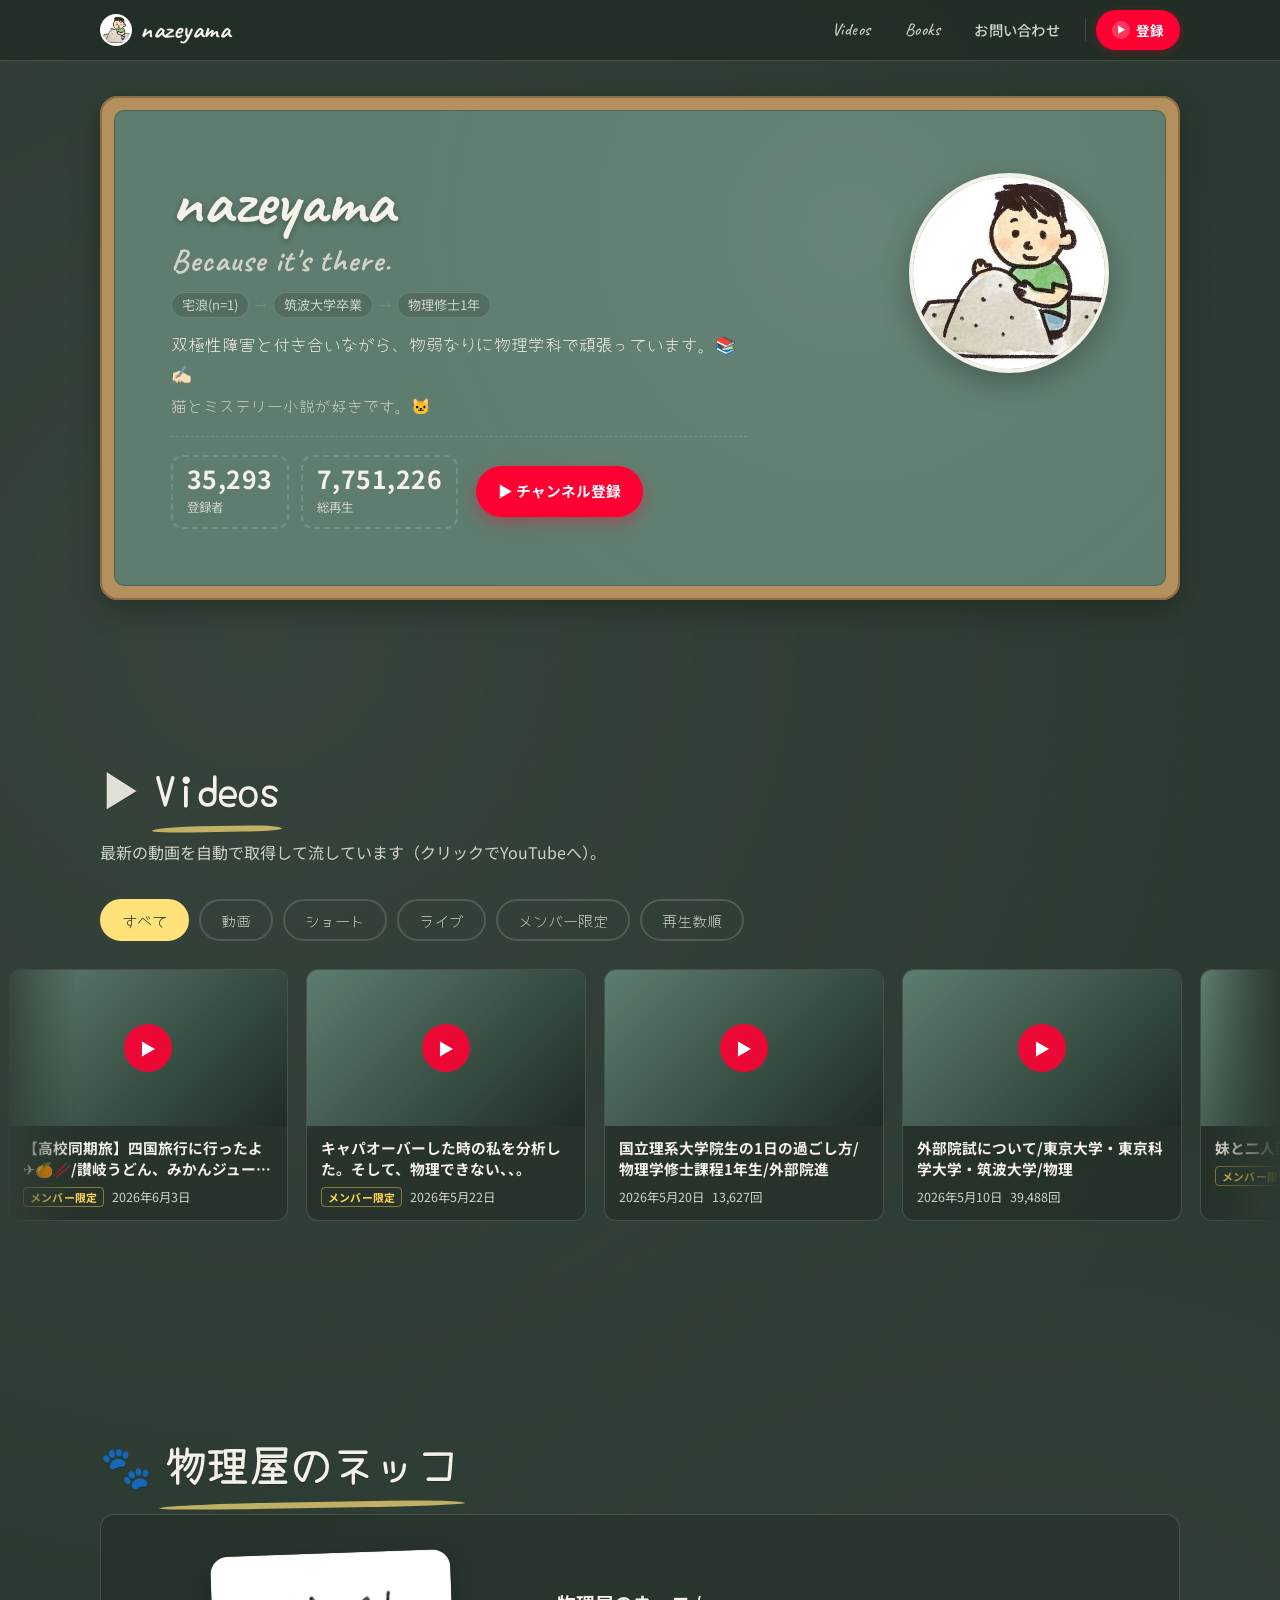
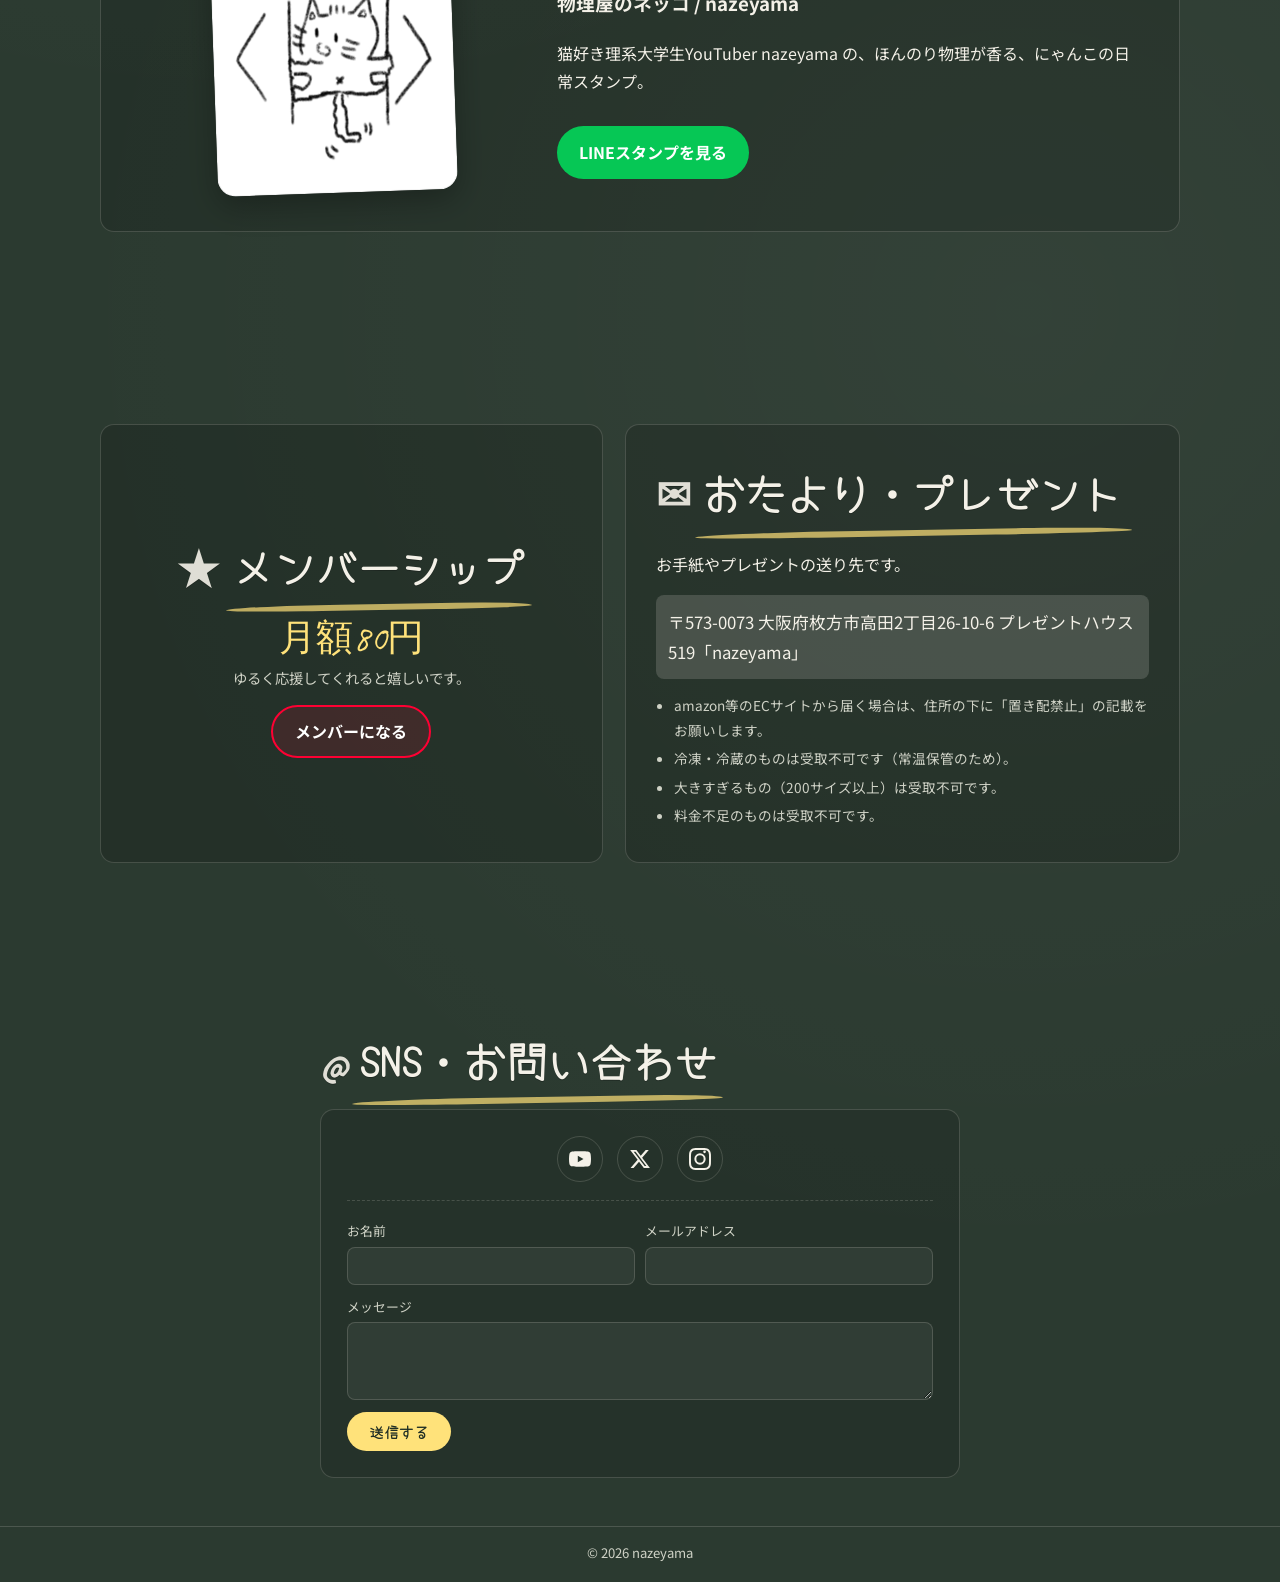
==== index.html @ bae79ac1 "微調整" ====
<!DOCTYPE html>
<html lang="ja">
<head>
  <meta charset="UTF-8" />
  <meta name="viewport" content="width=device-width, initial-scale=1.0" />
  <title>nazeyama｜ほんのり物理が香る、にゃんこの日常</title>
  <meta name="description" content="物理系YouTuber nazeyama の公式サイト。物理・勉強・大学院生活を発信。Because it's there." />

  <!-- OGP -->
  <meta property="og:type" content="website" />
  <meta property="og:title" content="nazeyama｜Because it's there." />
  <meta property="og:description" content="ほんのり物理が香る、にゃんこの日常。物理系YouTuber nazeyama の公式サイト。" />
  <meta property="og:image" content="assets/images/ogp.png" />
  <meta name="twitter:card" content="summary_large_image" />

  <link rel="icon" href="assets/images/nazeyama.jpg" type="image/jpeg" />
  <link rel="apple-touch-icon" href="assets/images/nazeyama.jpg" />

  <!-- fonts -->
  <link rel="preconnect" href="https://fonts.googleapis.com" />
  <link rel="preconnect" href="https://fonts.gstatic.com" crossorigin />
  <link rel="preconnect" href="https://i.ytimg.com" />
  <link rel="dns-prefetch" href="https://i.ytimg.com" />
  <link href="https://fonts.googleapis.com/css2?family=Caveat:wght@500;700&family=Klee+One:wght@400;600&family=Noto+Sans+JP:wght@400;500;700&family=Yomogi&display=swap" rel="stylesheet" />

  <link rel="stylesheet" href="css/style.css" />

  <!-- YAML パーサ（CDN）→ メインスクリプト。defer で記述順に実行 -->
  <script defer src="https://cdn.jsdelivr.net/npm/js-yaml@4.1.0/dist/js-yaml.min.js"></script>
  <script defer src="js/main.js"></script>
</head>

<body data-page="home">
  <!-- ===== nav ===== -->
  <header class="nav">
    <div class="nav__inner">
      <a class="nav__logo" href="index.html"><img class="nav__logo-icon" src="assets/images/nazeyama.jpg" alt="" width="32" height="32" /><span class="nav__logo-text"><span>n</span>azeyama</span></a>
      <button class="nav__toggle" aria-label="メニュー" aria-expanded="false" aria-controls="nav-menu">☰</button>
      <div class="nav__menu" id="nav-menu">
        <ul class="nav__links">
          <li><a href="#videos">Videos</a></li>
          <li><a href="books.html">Books</a></li>
          <li><a href="#contact">お問い合わせ</a></li>
        </ul>
        <span class="nav__sep" aria-hidden="true"></span>
        <a class="nav__cta" id="nav-cta" href="https://www.youtube.com/channel/UCMn-qF0yqH-07bEJBaWUL5A" target="_blank" rel="noopener"><span class="nav__cta-icon" aria-hidden="true">▶</span>登録</a>
      </div>
    </div>
  </header>

  <main id="top">
    <!-- ===== hero ===== -->
    <section class="hero">
      <div class="container">
        <div class="hero__frame">
          <div class="hero__board">
            <div class="hero__grid">
              <div class="hero__copy">
                <div class="hero__intro">
                  <h1 class="hero__title" id="hero-title">nazeyama</h1>
                  <p class="hero__name" id="hero-name">Because it's there.</p>
                </div>
                <div class="hero__profile" id="hero-profile" aria-label="プロフィール"></div>
                <div class="hero__actions">
                  <div class="hero__stats">
                    <div class="stat"><div class="stat__num" id="stat-subs">35,293</div><div class="stat__label">登録者</div></div>
                    <div class="stat"><div class="stat__num" id="stat-views">7,751,078</div><div class="stat__label">総再生</div></div>
                  </div>
                  <a class="hero__cta" id="hero-cta" href="https://www.youtube.com/channel/UCMn-qF0yqH-07bEJBaWUL5A" target="_blank" rel="noopener">▶ チャンネル登録</a>
                </div>
              </div>
              <div class="hero__art">
                <img class="hero__icon" src="assets/images/nazeyama.jpg" alt="nazeyama のアイコン（砂山の少年）" width="358" height="358" loading="lazy" />
              </div>
            </div>
          </div>
        </div>
      </div>
    </section>

    <!-- ===== videos ===== -->
    <section class="section" id="videos" data-section="videos">
      <div class="container reveal">
        <h2 class="section__title"><span class="sym">▶</span><span class="underline-chalk">Videos</span></h2>
        <p class="section__lead">最新の動画を自動で取得して流しています（クリックでYouTubeへ）。</p>
        <div class="tabs vfilter">
          <button class="tab tab--active" data-vfilter="all">すべて</button>
          <button class="tab" data-vfilter="video">動画</button>
          <button class="tab" data-vfilter="short">ショート</button>
          <button class="tab" data-vfilter="live">ライブ</button>
          <button class="tab" data-vsort="member">メンバー限定</button>
          <button class="tab" data-vsort="views">再生数順</button>
        </div>
      </div>
      <div class="marquee reveal" id="videos-marquee">
        <div class="marquee__track" id="videos-track">
          <div class="vcard"><div class="vcard__thumb"><span class="chalk-mini">読み込み中…</span></div></div>
        </div>
      </div>
    </section>

    <!-- ===== neko ===== -->
    <section class="section" id="neko" data-section="neko">
      <div class="container reveal">
        <h2 class="section__title"><span class="sym">🐾</span><span class="underline-chalk">物理屋のネッコ</span></h2>
        <div class="neko__wrap">
          <div class="neko__art">
            <img class="neko__img" src="assets/images/physicsneko.png" alt="物理屋のネッコ（nazeyama公式LINEスタンプのキャラクター）" width="240" height="240" loading="lazy" />
          </div>
          <div class="neko__text">
            <h3 id="neko-name">物理屋のネッコ / nazeyama</h3>
            <p id="neko-desc">猫好き理系大学生YouTuber nazeyama の、ほんのり物理が香る、にゃんこの日常スタンプ。</p>
            <a class="stamp-btn" id="neko-stamp" href="https://line.me/S/sticker/27507573/" target="_blank" rel="noopener">LINEスタンプを見る</a>
          </div>
        </div>
      </div>
    </section>

    <!-- ===== membership & fanletter ===== -->
    <section class="section">
      <div class="container reveal">
        <div class="split">
          <div class="card card--member" id="membership" data-section="membership">
            <h2 class="section__title section__title--sm"><span class="sym">★</span><span class="underline-chalk">メンバーシップ</span></h2>
            <p class="price" id="member-price">月額80円</p>
            <p class="member__note" id="member-note">ゆるく応援してくれると嬉しいです。</p>
            <a class="btn-outline btn-outline--yt" id="member-link" href="https://www.youtube.com/channel/UCMn-qF0yqH-07bEJBaWUL5A/join" target="_blank" rel="noopener">メンバーになる</a>
          </div>
          <div class="card" id="fanletter" data-section="fanletter">
            <h2 class="section__title"><span class="sym">✉</span><span class="underline-chalk">おたより・プレゼント</span></h2>
            <p>お手紙やプレゼントの送り先です。</p>
            <p class="letter__addr" id="letter-addr">〒573-0073 大阪府枚方市高田2丁目26-10-6 プレゼントハウス519「nazeyama」</p>
            <ul class="letter__notes" id="letter-notes">
              <li>amazon等のECサイトから届く場合は、住所の下に「置き配禁止」の記載をお願いします。</li>
              <li>冷凍・冷蔵のものは受取不可です（常温保管のため）。</li>
              <li>大きすぎるもの（200サイズ以上）は受取不可です。</li>
              <li>料金不足のものは受取不可です。</li>
            </ul>
          </div>
        </div>
      </div>
    </section>

    <!-- ===== contact / sns ===== -->
    <section class="section section--contact" id="contact" data-section="contact">
      <div class="container container--narrow reveal">
        <h2 class="section__title section__title--sm"><span class="sym">@</span><span class="underline-chalk">SNS・お問い合わせ</span></h2>
        <div class="contact__panel">
          <ul class="sns" data-sns-list></ul>
          <form class="form" id="contact-form" action="https://formspree.io/f/your_form_id" method="POST">
            <div class="form__row">
              <div class="form__field">
                <label for="cf-name">お名前</label>
                <input id="cf-name" type="text" name="name" autocomplete="name" required />
              </div>
              <div class="form__field">
                <label for="cf-email">メールアドレス</label>
                <input id="cf-email" type="email" name="email" autocomplete="email" required />
              </div>
            </div>
            <div class="form__field">
              <label for="cf-msg">メッセージ</label>
              <textarea id="cf-msg" name="message" rows="3" required></textarea>
            </div>
            <button class="form__submit" type="submit">送信する</button>
          </form>
        </div>
      </div>
    </section>
  </main>

  <!-- ===== footer ===== -->
  <footer class="footer">
    <div class="container">
      <p>© <span id="footer-year">2026</span> <span id="footer-title">nazeyama</span></p>
    </div>
  </footer>
</body>
</html>
---- css/style.css ----
/* =========================================================
   nazeyama 公式サイト  スタイル（黒板＆チョークテーマ）
   - 色は :root のCSS変数でまとめて管理
   ========================================================= */

:root {
  /* 黒板（本人バナーの黒板に合わせたミディアムグリーン基調） */
  --board: #5e7d6e;
  --board-dark: #2b3a30;
  --board-darker: #1f2d24;
  --frame: #b5905f;
  --frame-dark: #8f6c44;

  /* チョーク */
  --chalk: #f4f1e8;
  --chalk-dim: #cfd2c6;
  --chalk-faint: rgba(244, 241, 232, 0.16);
  --chalk-yellow: #ffe27a;
  --chalk-blue: #9fd0e8;
  --chalk-pink: #f7b2c4;

  /* マスコット由来の差し色 */
  --pink: #ff8fa3;
  --sand: #9aa0a6;
  --cream: #f5f2e8;
  --white: #ffffff;

  /* ミステリー（書籍コーナー） */
  --blood: #7a1f2b;

  /* YouTube CTA */
  --yt: #ff0033;

  --maxw: 1080px;
  --nav-h: 60px;
  --radius: 14px;
  --shadow: 0 10px 30px rgba(0, 0, 0, 0.28);

  --font-hand-jp: "Yomogi", "Klee One", sans-serif;
  --font-hand-en: "Caveat", cursive;
  --font-body: "Noto Sans JP", system-ui, sans-serif;
}

/* ---------- reset / base ---------- */
*,
*::before,
*::after { box-sizing: border-box; }

html { scroll-behavior: smooth; scroll-padding-top: var(--nav-h); }

body {
  margin: 0;
  font-family: var(--font-body);
  color: var(--chalk);
  background-color: var(--board-dark);
  background-image:
    radial-gradient(circle at 20% 20%, rgba(255, 255, 255, 0.05) 0, transparent 40%),
    radial-gradient(circle at 80% 60%, rgba(255, 255, 255, 0.04) 0, transparent 45%);
  line-height: 1.8;
  -webkit-font-smoothing: antialiased;
  overflow-x: hidden;
}

/* うっすらチョークの粉テクスチャ */
body::before {
  content: "";
  position: fixed;
  inset: 0;
  pointer-events: none;
  z-index: 0;
  background-image:
    radial-gradient(rgba(255, 255, 255, 0.06) 1px, transparent 1px),
    radial-gradient(rgba(255, 255, 255, 0.04) 1px, transparent 1px);
  background-size: 26px 26px, 40px 40px;
  background-position: 0 0, 12px 8px;
  opacity: 0.28;
}

a { color: var(--chalk); }

img { max-width: 100%; display: block; }

.container {
  width: min(100% - 40px, var(--maxw));
  margin-inline: auto;
  position: relative;
  z-index: 1;
}
.container--narrow {
  width: min(100% - 40px, 640px);
}
.section__title--sm {
  font-size: clamp(1.45rem, 3.2vw, 2rem);
  margin-bottom: 6px;
}

/* ---------- chalk headings ---------- */
.section {
  padding: clamp(48px, 8vw, 96px) 0;
  position: relative;
  z-index: 1;
}

.section__title {
  font-family: var(--font-hand-jp);
  font-size: clamp(1.7rem, 4vw, 2.6rem);
  margin: 0 0 8px;
  color: var(--chalk);
  text-shadow: 0 1px 0 rgba(0, 0, 0, 0.25);
}

.section__title .sym {
  font-family: var(--font-hand-en);
  color: var(--chalk);
  margin-right: 0.3em;
  opacity: 0.9;
}

.section__lead {
  color: var(--chalk-dim);
  margin: 0 0 32px;
}

/* チョークの下線 */
.underline-chalk {
  position: relative;
  display: inline-block;
}
.underline-chalk::after {
  content: "";
  position: absolute;
  left: -2%;
  right: -2%;
  bottom: -6px;
  height: 6px;
  background: var(--chalk-yellow);
  border-radius: 60% 40% 50% 50% / 100% 100% 60% 60%;
  opacity: 0.7;
  transform: rotate(-1deg);
}

/* ---------- nav ---------- */
.nav {
  position: fixed;
  top: 0;
  left: 0;
  right: 0;
  z-index: 50;
  background: rgba(31, 45, 36, 0.82);
  backdrop-filter: blur(8px);
  border-bottom: 1px solid var(--chalk-faint);
}
.nav__inner {
  width: min(100% - 40px, var(--maxw));
  margin-inline: auto;
  display: flex;
  align-items: center;
  gap: 16px;
  height: var(--nav-h);
}
.nav__logo {
  display: inline-flex;
  align-items: center;
  gap: 8px;
  font-family: var(--font-hand-en);
  font-size: 1.6rem;
  font-weight: 700;
  color: var(--chalk);
  text-decoration: none;
  letter-spacing: 0.02em;
}
.nav__logo-icon {
  width: 32px;
  height: 32px;
  border-radius: 50%;
  object-fit: cover;
  background: #fff;
  border: 2px solid var(--chalk-faint);
  flex-shrink: 0;
}
.nav__logo-text span { color: var(--chalk); }
.nav__menu {
  display: flex;
  align-items: center;
  gap: 10px;
  margin-left: auto;
}
.nav__links {
  display: flex;
  align-items: center;
  gap: 4px;
  list-style: none;
  padding: 0;
  margin: 0;
}
.nav__links li { margin: 0; }
.nav__links a {
  display: inline-block;
  padding: 7px 14px;
  border-radius: 999px;
  color: var(--chalk-dim);
  text-decoration: none;
  font-size: 0.9rem;
  font-weight: 500;
  letter-spacing: 0.02em;
  border: 1px solid transparent;
  transition: color 0.2s, background 0.2s, border-color 0.2s;
}
.nav__links a:hover {
  color: var(--chalk);
  background: var(--chalk-faint);
}
.nav__links a[aria-current="page"] {
  color: var(--chalk-yellow);
  background: rgba(255, 226, 122, 0.1);
  border-color: rgba(255, 226, 122, 0.22);
  font-weight: 700;
}
.nav__links a[href="#videos"],
.nav__links a[href*="#videos"],
.nav__links a[href*="books.html"] {
  font-family: var(--font-hand-en);
  font-size: 1.08rem;
  letter-spacing: 0.03em;
}
.nav__sep {
  width: 1px;
  height: 22px;
  background: var(--chalk-faint);
  flex-shrink: 0;
}
.nav__cta {
  display: inline-flex;
  align-items: center;
  gap: 6px;
  background: var(--yt);
  color: #fff;
  padding: 8px 16px;
  border-radius: 999px;
  text-decoration: none;
  font-size: 0.85rem;
  font-weight: 700;
  white-space: nowrap;
  box-shadow: 0 2px 10px rgba(255, 0, 51, 0.32);
  transition: transform 0.15s, box-shadow 0.15s, filter 0.15s;
}
.nav__cta-icon {
  display: inline-flex;
  align-items: center;
  justify-content: center;
  width: 18px;
  height: 18px;
  border-radius: 50%;
  background: rgba(255, 255, 255, 0.22);
  font-size: 0.55rem;
  line-height: 1;
}
.nav__cta:hover {
  transform: translateY(-1px);
  box-shadow: 0 4px 14px rgba(255, 0, 51, 0.42);
  filter: brightness(1.06);
}
.section--page-top {
  padding-top: calc(var(--nav-h) + clamp(28px, 5vw, 48px));
}
.nav__toggle {
  display: none;
  margin-left: auto;
  background: none;
  border: 0;
  color: var(--chalk);
  font-size: 1.5rem;
  cursor: pointer;
}

/* ---------- hero ---------- */
.hero {
  padding: 96px 0 56px;
  position: relative;
  z-index: 1;
}
.hero__frame {
  background: var(--frame);
  border-radius: 18px;
  padding: 14px;
  box-shadow: var(--shadow), inset 0 0 0 2px var(--frame-dark);
}
.hero__board {
  background:
    radial-gradient(circle at 70% 25%, rgba(255, 255, 255, 0.06), transparent 55%),
    var(--board);
  border-radius: 10px;
  padding: clamp(28px, 5vw, 56px);
  position: relative;
  overflow: hidden;
  border: 1px solid rgba(0, 0, 0, 0.2);
}
.hero__grid {
  display: grid;
  grid-template-columns: minmax(0, 1fr) auto;
  gap: clamp(24px, 4vw, 40px);
  align-items: start;
}
.hero__copy {
  display: flex;
  flex-direction: column;
  gap: 0;
  min-width: 0;
}
.hero__intro {
  margin-bottom: 14px;
}
.hero__title {
  font-family: var(--font-hand-en);
  font-size: clamp(2rem, 5.2vw, 4.2rem);
  line-height: 1.05;
  margin: 0 0 6px;
  color: var(--chalk);
  text-shadow: 0 2px 6px rgba(0, 0, 0, 0.3);
}
.hero__name {
  font-family: var(--font-hand-en);
  font-size: clamp(1.45rem, 2.8vw, 2rem);
  font-weight: 700;
  color: var(--chalk-dim);
  margin: 0;
  letter-spacing: 0.03em;
  line-height: 1.1;
}
.hero__profile {
  margin-bottom: 18px;
  padding-bottom: 18px;
  border-bottom: 1px dashed var(--chalk-faint);
  max-width: 36em;
}
.hero__path {
  display: flex;
  flex-wrap: wrap;
  align-items: center;
  gap: 6px 4px;
  margin-bottom: 12px;
  font-family: var(--font-body);
  font-size: 0.82rem;
  color: var(--chalk-dim);
}
.hero__path-item {
  padding: 3px 10px;
  border: 1px solid var(--chalk-faint);
  border-radius: 999px;
  background: rgba(0, 0, 0, 0.12);
  line-height: 1.4;
}
.hero__path-sep {
  color: var(--chalk-faint);
  font-size: 0.75rem;
  padding: 0 2px;
}
.hero__tag {
  display: inline-block;
  margin-bottom: 10px;
  padding: 4px 12px;
  border-radius: 999px;
  font-size: 0.78rem;
  font-weight: 700;
  color: var(--chalk-yellow);
  border: 1px solid rgba(255, 226, 122, 0.35);
  background: rgba(255, 226, 122, 0.08);
}
.hero__bio {
  font-family: var(--font-hand-jp);
  font-size: clamp(0.92rem, 1.9vw, 1.05rem);
  line-height: 1.7;
  color: var(--chalk);
  margin: 0 0 6px;
}
.hero__likes {
  font-family: var(--font-hand-jp);
  font-size: clamp(0.88rem, 1.7vw, 0.98rem);
  line-height: 1.55;
  color: var(--chalk-dim);
  margin: 0;
}
.hero__actions {
  display: flex;
  flex-wrap: wrap;
  align-items: center;
  gap: 14px 18px;
}
.hero__stats {
  display: flex;
  gap: 12px;
  flex-wrap: wrap;
  margin: 0;
}
.stat {
  border: 2px dashed var(--chalk-faint);
  border-radius: 12px;
  padding: 8px 14px;
  min-width: 100px;
}
.stat__num {
  font-family: var(--font-body);
  font-size: 1.55rem;
  font-weight: 700;
  color: var(--chalk);
  line-height: 1.1;
  letter-spacing: 0.02em;
  font-variant-numeric: tabular-nums;
}
.stat__label {
  font-size: 0.78rem;
  color: var(--chalk-dim);
  margin-top: 4px;
}
.hero__cta {
  display: inline-flex;
  align-items: center;
  gap: 8px;
  background: var(--yt);
  color: #fff;
  text-decoration: none;
  font-weight: 700;
  font-size: 0.92rem;
  padding: 12px 22px;
  border-radius: 999px;
  box-shadow: 0 6px 16px rgba(255, 0, 51, 0.35);
  transition: transform 0.15s;
  flex-shrink: 0;
}
.hero__cta:hover { transform: translateY(-2px); }

/* ヒーローのチョークアート */
.hero__art {
  display: flex;
  align-items: flex-start;
  justify-content: center;
  padding-top: 6px;
}
.hero__icon {
  width: clamp(132px, 20vw, 200px);
  height: clamp(132px, 20vw, 200px);
  border-radius: 50%;
  object-fit: cover;
  background: #fff;
  border: 4px solid var(--chalk);
  box-shadow: var(--shadow);
}
.chalk-art { width: 100%; height: auto; }
.chalk-art path,
.chalk-art line,
.chalk-art circle,
.chalk-art rect,
.chalk-art polyline {
  vector-effect: non-scaling-stroke;
}

/* 背景の数式装飾 */
.hero__formula {
  position: absolute;
  font-family: var(--font-hand-en);
  color: var(--chalk-faint);
  font-size: 1.6rem;
  user-select: none;
  pointer-events: none;
}

/* ---------- videos / marquee ---------- */
.marquee {
  position: relative;
  overflow: hidden;
  -webkit-mask-image: linear-gradient(90deg, transparent, #000 6%, #000 94%, transparent);
  mask-image: linear-gradient(90deg, transparent, #000 6%, #000 94%, transparent);
  padding-bottom: 6px;
}
.marquee__track {
  display: flex;
  gap: 18px;
  width: max-content;
  padding: 4px 8px 8px;
  animation: marquee-scroll var(--marquee-duration, 320s) linear infinite;
  will-change: transform;
}
.marquee:hover .marquee__track,
.marquee.marquee--paused .marquee__track {
  animation-play-state: paused;
}
@keyframes marquee-scroll {
  from { transform: translateX(0); }
  to { transform: translateX(-50%); }
}
.vcard {
  flex: 0 0 280px;
  background: rgba(0, 0, 0, 0.18);
  border: 1px solid var(--chalk-faint);
  border-radius: 12px;
  overflow: hidden;
  text-decoration: none;
  color: var(--chalk);
  transition: transform 0.18s, border-color 0.18s;
}
.vcard:hover { transform: translateY(-4px); border-color: var(--chalk-dim); }
.vcard__thumb {
  aspect-ratio: 16 / 9;
  background: linear-gradient(135deg, var(--board), var(--board-darker));
  display: flex;
  align-items: center;
  justify-content: center;
  position: relative;
}
.vcard__thumb img { width: 100%; height: 100%; object-fit: cover; }
.vcard__thumb .play {
  position: absolute;
  width: 48px;
  height: 48px;
  border-radius: 50%;
  background: rgba(255, 0, 51, 0.9);
  display: grid;
  place-items: center;
  color: #fff;
}
.vcard__thumb .chalk-mini { font-family: var(--font-hand-en); color: var(--chalk-dim); font-size: 0.9rem; padding: 8px; text-align: center; }
.vcard__body { padding: 12px 14px; }
.vcard__title {
  font-size: 0.92rem;
  font-weight: 700;
  margin: 0 0 6px;
  display: -webkit-box;
  -webkit-line-clamp: 2;
  line-clamp: 2;
  -webkit-box-orient: vertical;
  overflow: hidden;
  line-height: 1.4;
}
.vcard__meta {
  display: flex;
  flex-wrap: wrap;
  gap: 8px;
  align-items: center;
  font-size: 0.78rem;
  color: var(--chalk-dim);
}
.vcard__date { font-variant-numeric: tabular-nums; }
.vcard__views { font-size: 0.78rem; color: var(--chalk-dim); }
.vcard__badge {
  font-size: 0.68rem;
  font-weight: 700;
  letter-spacing: 0.02em;
  color: #ffd54f;
  border: 1px solid rgba(255, 213, 79, 0.45);
  border-radius: 4px;
  padding: 1px 6px;
  line-height: 1.5;
}

/* ---------- neko ---------- */
.neko__wrap {
  display: grid;
  grid-template-columns: 0.8fr 1.2fr;
  gap: 28px;
  align-items: center;
  background: rgba(0, 0, 0, 0.14);
  border: 1px solid var(--chalk-faint);
  border-radius: var(--radius);
  padding: clamp(22px, 4vw, 38px);
}
.neko__art { display: grid; place-items: center; }
.neko__img {
  width: min(240px, 78%);
  height: auto;
  aspect-ratio: 1;
  background: #fff;
  border-radius: 18px;
  padding: 12px;
  box-shadow: var(--shadow);
  border: 1px solid rgba(0, 0, 0, 0.06);
  transform: rotate(-2deg);
  transition: transform 0.2s;
}
.neko__img:hover { transform: rotate(0deg) scale(1.02); }
.stamp-btn {
  display: inline-flex;
  align-items: center;
  gap: 8px;
  background: #06c755;
  color: #fff;
  text-decoration: none;
  font-weight: 700;
  padding: 12px 22px;
  border-radius: 999px;
  margin-top: 14px;
}

/* ---------- books ---------- */
.books__columns {
  display: grid;
  grid-template-columns: 1fr;
  gap: clamp(28px, 5vw, 40px);
  width: min(100% - 40px, var(--maxw));
  margin: 0 auto 8px;
}
.books__col {
  min-width: 0;
  padding-bottom: clamp(20px, 3vw, 28px);
  border-bottom: 1px dashed var(--chalk-faint);
}
.books__col:last-child {
  padding-bottom: 0;
  border-bottom: 0;
}
.books__head { margin-bottom: 14px; }
.books__heading {
  font-family: var(--font-hand-jp);
  font-size: clamp(1.05rem, 2.4vw, 1.25rem);
  margin: 0 0 6px;
  color: var(--chalk);
}
.books__scroll {
  overflow-x: auto;
  -webkit-overflow-scrolling: touch;
  scrollbar-width: thin;
  scrollbar-color: var(--chalk-faint) transparent;
  -webkit-mask-image: linear-gradient(90deg, transparent, #000 4%, #000 96%, transparent);
  mask-image: linear-gradient(90deg, transparent, #000 4%, #000 96%, transparent);
  padding: 4px 0 10px;
}
.books__track {
  display: flex;
  gap: 18px;
  width: max-content;
  padding-inline: 4px;
}
.tabs { display: flex; gap: 10px; margin-bottom: 24px; flex-wrap: wrap; }
.tab {
  font-family: var(--font-hand-jp);
  background: transparent;
  color: var(--chalk-dim);
  border: 2px solid var(--chalk-faint);
  border-radius: 999px;
  padding: 8px 20px;
  cursor: pointer;
  transition: all 0.18s;
  font-size: 0.95rem;
}
.tab--active {
  color: var(--board-darker);
  background: var(--chalk-yellow);
  border-color: var(--chalk-yellow);
}
.books__note { color: var(--chalk-dim); font-size: 0.86rem; margin: 0; }
.bcard {
  flex: 0 0 220px;
  background: rgba(255, 255, 255, 0.04);
  border: 1px solid var(--chalk-faint);
  border-radius: 12px;
  padding: 16px;
  display: flex;
  flex-direction: column;
  transition: transform 0.18s, border-color 0.18s;
}
.bcard:hover { transform: translateY(-4px); border-color: var(--chalk-dim); }
.bcard__cover {
  aspect-ratio: 3 / 4;
  border-radius: 8px;
  background: linear-gradient(160deg, #3a4d42, #243029);
  display: grid;
  place-items: center;
  text-align: center;
  padding: 12px;
  margin-bottom: 12px;
  font-family: var(--font-hand-jp);
  color: var(--chalk-dim);
  font-size: 0.9rem;
  border: 1px solid var(--chalk-faint);
}
.bcard__cover--img {
  padding: 0;
  overflow: hidden;
  background: #1a1a1a;
}
.bcard__cover-img {
  width: 100%;
  height: 100%;
  object-fit: cover;
  display: block;
}
.books__col--novels .bcard__cover:not(.bcard__cover--img) { background: linear-gradient(160deg, #3a2326, #1d1416); }
.bcard__title { font-weight: 700; margin: 0 0 4px; font-size: 0.98rem; }
.bcard__author { font-size: 0.8rem; color: var(--chalk-dim); margin: 0 0 8px; }
.bcard__comment { font-size: 0.85rem; color: var(--chalk-dim); margin: 0 0 12px; flex: 1; }
.bcard__btn {
  text-align: center;
  background: #ff9900;
  color: #1a1a1a;
  text-decoration: none;
  font-weight: 700;
  font-size: 0.85rem;
  padding: 8px 12px;
  border-radius: 8px;
}
.bcard__btn--disabled {
  background: var(--chalk-faint);
  color: var(--chalk-dim);
  pointer-events: none;
}
.books__disclosure {
  margin-top: 20px;
  font-size: 0.78rem;
  color: var(--chalk-dim);
  border-top: 1px dashed var(--chalk-faint);
  padding-top: 12px;
}

/* ---------- membership / fanletter ---------- */
.split {
  display: grid;
  grid-template-columns: minmax(0, 0.95fr) minmax(0, 1.05fr);
  gap: clamp(16px, 3vw, 22px);
  align-items: stretch;
}
.card {
  background: rgba(0, 0, 0, 0.16);
  border: 1px solid var(--chalk-faint);
  border-radius: var(--radius);
  padding: clamp(20px, 3.5vw, 30px);
}
.card--member {
  display: flex;
  flex-direction: column;
  align-items: center;
  justify-content: center;
  text-align: center;
  min-height: 100%;
}
.card--member .section__title { margin-bottom: 10px; }
.card--member .price {
  font-family: var(--font-hand-en);
  font-size: clamp(1.9rem, 5vw, 2.3rem);
  color: var(--chalk-yellow);
  margin: 0 0 8px;
  line-height: 1.1;
}
.member__note {
  margin: 0;
  font-size: 0.9rem;
  color: var(--chalk-dim);
  max-width: 18em;
  line-height: 1.6;
}
.price {
  font-family: var(--font-hand-en);
  font-size: 2.4rem;
  color: var(--chalk);
}
.btn-outline {
  display: inline-block;
  margin-top: 16px;
  border: 2px solid var(--chalk);
  color: var(--chalk);
  text-decoration: none;
  padding: 10px 22px;
  border-radius: 999px;
  font-weight: 700;
  transition: all 0.18s;
}
.btn-outline--yt {
  border-color: var(--yt);
  background: rgba(255, 0, 51, 0.12);
  color: #fff;
}
.btn-outline--yt:hover {
  background: var(--yt);
  color: #fff;
}
.btn-outline:hover { background: var(--chalk); color: var(--board-darker); }
.btn-outline--yt:hover { background: var(--yt); color: #fff; }
.letter__addr {
  font-size: 1.05rem;
  margin: 8px 0 14px;
  padding: 12px;
  background: var(--chalk-faint);
  border-radius: 8px;
}
.letter__notes { margin: 0; padding-left: 18px; font-size: 0.85rem; color: var(--chalk-dim); }
.letter__notes li { margin-bottom: 4px; }

/* ---------- contact / sns ---------- */
.section--contact {
  padding-top: clamp(36px, 6vw, 64px);
  padding-bottom: clamp(28px, 4vw, 48px);
}
.contact__panel {
  background: rgba(0, 0, 0, 0.12);
  border: 1px solid var(--chalk-faint);
  border-radius: var(--radius);
  padding: clamp(18px, 3vw, 26px);
}
.sns {
  display: flex;
  flex-wrap: nowrap;
  justify-content: center;
  gap: 14px;
  margin: 0 0 18px;
  padding: 0 0 18px;
  list-style: none;
  border-bottom: 1px dashed var(--chalk-faint);
}
.sns__item a {
  display: grid;
  place-items: center;
  width: 46px;
  height: 46px;
  border: 1px solid var(--chalk-faint);
  border-radius: 50%;
  text-decoration: none;
  color: var(--chalk);
  transition: border-color 0.18s, background 0.18s, color 0.18s, transform 0.18s;
}
.sns__icon {
  width: 22px;
  height: 22px;
  display: block;
}
.sns__item a:hover {
  border-color: var(--chalk);
  background: rgba(255, 255, 255, 0.08);
  transform: translateY(-2px);
}
.sns__item--youtube a:hover { color: #ff4444; border-color: rgba(255, 68, 68, 0.5); }
.sns__item--x-twitter a:hover { color: var(--chalk); border-color: var(--chalk-dim); }
.sns__item--instagram a:hover { color: #f7b2c4; border-color: rgba(247, 178, 196, 0.45); }
.sns__item--tiktok a:hover { color: #9fd0e8; border-color: rgba(159, 208, 232, 0.45); }
.form {
  display: grid;
  gap: 10px;
}
.form__row {
  display: grid;
  grid-template-columns: 1fr 1fr;
  gap: 10px;
}
.form__field {
  display: grid;
  gap: 4px;
}
.form label { font-size: 0.8rem; color: var(--chalk-dim); }
.form input,
.form textarea {
  width: 100%;
  background: rgba(255, 255, 255, 0.05);
  border: 1px solid var(--chalk-faint);
  border-radius: 8px;
  padding: 8px 11px;
  color: var(--chalk);
  font-family: inherit;
  font-size: 0.88rem;
}
.form textarea {
  min-height: 72px;
  resize: vertical;
}
.form input:focus,
.form textarea:focus { outline: 2px solid var(--chalk-blue); }
.form__submit {
  justify-self: start;
  background: var(--chalk-yellow);
  color: var(--board-darker);
  border: 0;
  font-weight: 700;
  padding: 9px 22px;
  border-radius: 999px;
  cursor: pointer;
  font-family: var(--font-hand-jp);
  font-size: 0.92rem;
  margin-top: 2px;
}

/* ---------- footer ---------- */
.footer {
  border-top: 1px solid var(--chalk-faint);
  padding: 14px 0 18px;
  text-align: center;
  color: var(--chalk-dim);
  font-size: 0.82rem;
  position: relative;
  z-index: 1;
}
.footer p { margin: 0; }

/* ---------- reveal animation ---------- */
.reveal {
  opacity: 0;
  transform: translateY(24px);
  transition: opacity 0.7s ease, transform 0.7s ease;
}
.reveal.is-visible { opacity: 1; transform: none; }

/* ---------- responsive ---------- */
@media (max-width: 820px) {
  .neko__wrap { grid-template-columns: 1fr; }
  .split { grid-template-columns: 1fr; }
  .nav__menu {
    position: absolute;
    top: var(--nav-h);
    right: 0;
    flex-direction: column;
    align-items: stretch;
    gap: 0;
    padding: 12px 14px 14px;
    background: rgba(31, 45, 36, 0.97);
    border: 1px solid var(--chalk-faint);
    border-top: none;
    border-radius: 0 0 0 14px;
    min-width: 220px;
    transform: translateX(110%);
    transition: transform 0.25s ease;
    box-shadow: var(--shadow);
  }
  .nav__menu.open { transform: none; }
  .nav__sep { display: none; }
  .nav__links {
    flex-direction: column;
    align-items: stretch;
    gap: 4px;
  }
  .nav__links a {
    text-align: center;
    padding: 10px 14px;
  }
  .nav__cta {
    justify-content: center;
    margin-top: 10px;
    padding: 10px 16px;
  }
  .nav__toggle { display: block; margin-left: auto; }
}

@media (max-width: 600px) {
  /* 統計は横3列にしてコンパクトに */
  .hero__stats { gap: 8px; flex-wrap: nowrap; }
  .stat { min-width: 0; flex: 1 1 0; padding: 8px 6px; text-align: center; }
  .stat__num { font-size: clamp(1rem, 4.4vw, 1.4rem); }
  .stat__label { font-size: 0.68rem; }
  /* 黒板の内側余白を少し詰める */
  .hero__board { padding: 22px 18px; }
  .section:not(.section--page-top) { padding: 40px 0; }
  .section--page-top { padding-top: calc(var(--nav-h) + 24px); }
  /* タブを小さくして折り返しを防ぐ */
  .tabs { gap: 6px; }
  .tab { padding: 6px 13px; font-size: 0.82rem; }
  .form__row { grid-template-columns: 1fr; }
}

@media (max-width: 720px) {
  .hero {
    padding: calc(var(--nav-h) + 16px) 0 40px;
  }
  .hero__grid {
    grid-template-columns: 1fr;
    gap: 20px;
    justify-items: center;
  }
  .hero__art { order: -1; padding-top: 0; }
  .hero__copy {
    align-items: center;
    text-align: center;
    width: 100%;
  }
  .hero__intro { margin-bottom: 12px; }
  .hero__title {
    font-size: clamp(2rem, 9vw, 2.6rem);
    margin-bottom: 4px;
  }
  .hero__name {
    font-size: clamp(1.4rem, 5.5vw, 1.85rem);
    max-width: 16em;
  }
  .hero__profile {
    max-width: 100%;
    margin-bottom: 14px;
    padding-bottom: 14px;
    text-align: center;
  }
  .hero__path { justify-content: center; }
  .hero__bio,
  .hero__likes {
    max-width: 22em;
    margin-inline: auto;
  }
  .hero__actions {
    flex-direction: column;
    align-items: center;
    width: 100%;
    gap: 14px;
  }
  .hero__stats {
    justify-content: center;
    width: 100%;
    max-width: 300px;
  }
  .hero__cta {
    width: 100%;
    max-width: 260px;
    justify-content: center;
  }
  .hero__icon {
    width: clamp(108px, 32vw, 140px);
    height: clamp(108px, 32vw, 140px);
  }
}

/* ---------- reduced motion ---------- */
@media (prefers-reduced-motion: reduce) {
  html { scroll-behavior: auto; }
  .marquee { overflow-x: auto; -webkit-overflow-scrolling: touch; }
  .marquee__track { animation: none; transform: none; will-change: auto; }
  .reveal { opacity: 1; transform: none; transition: none; }
  .hero__cta:hover, .vcard:hover { transform: none; }
}
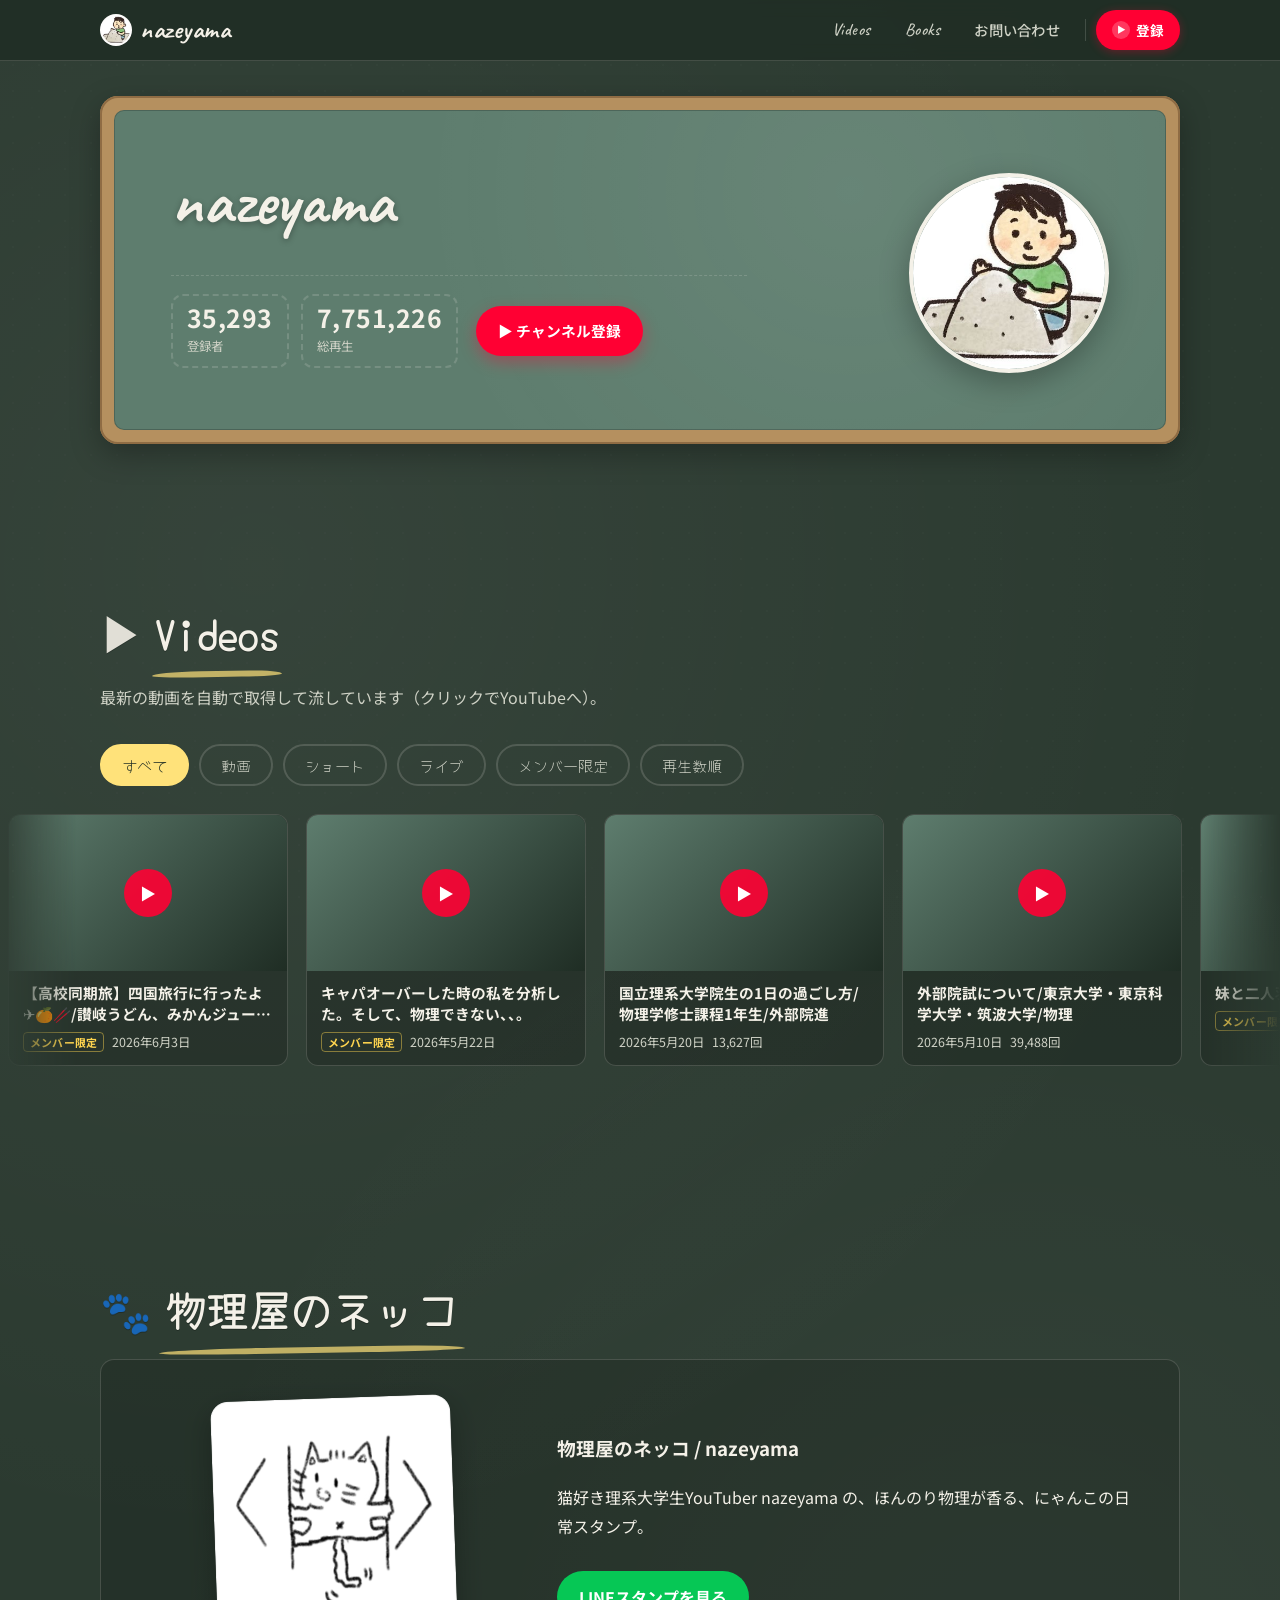
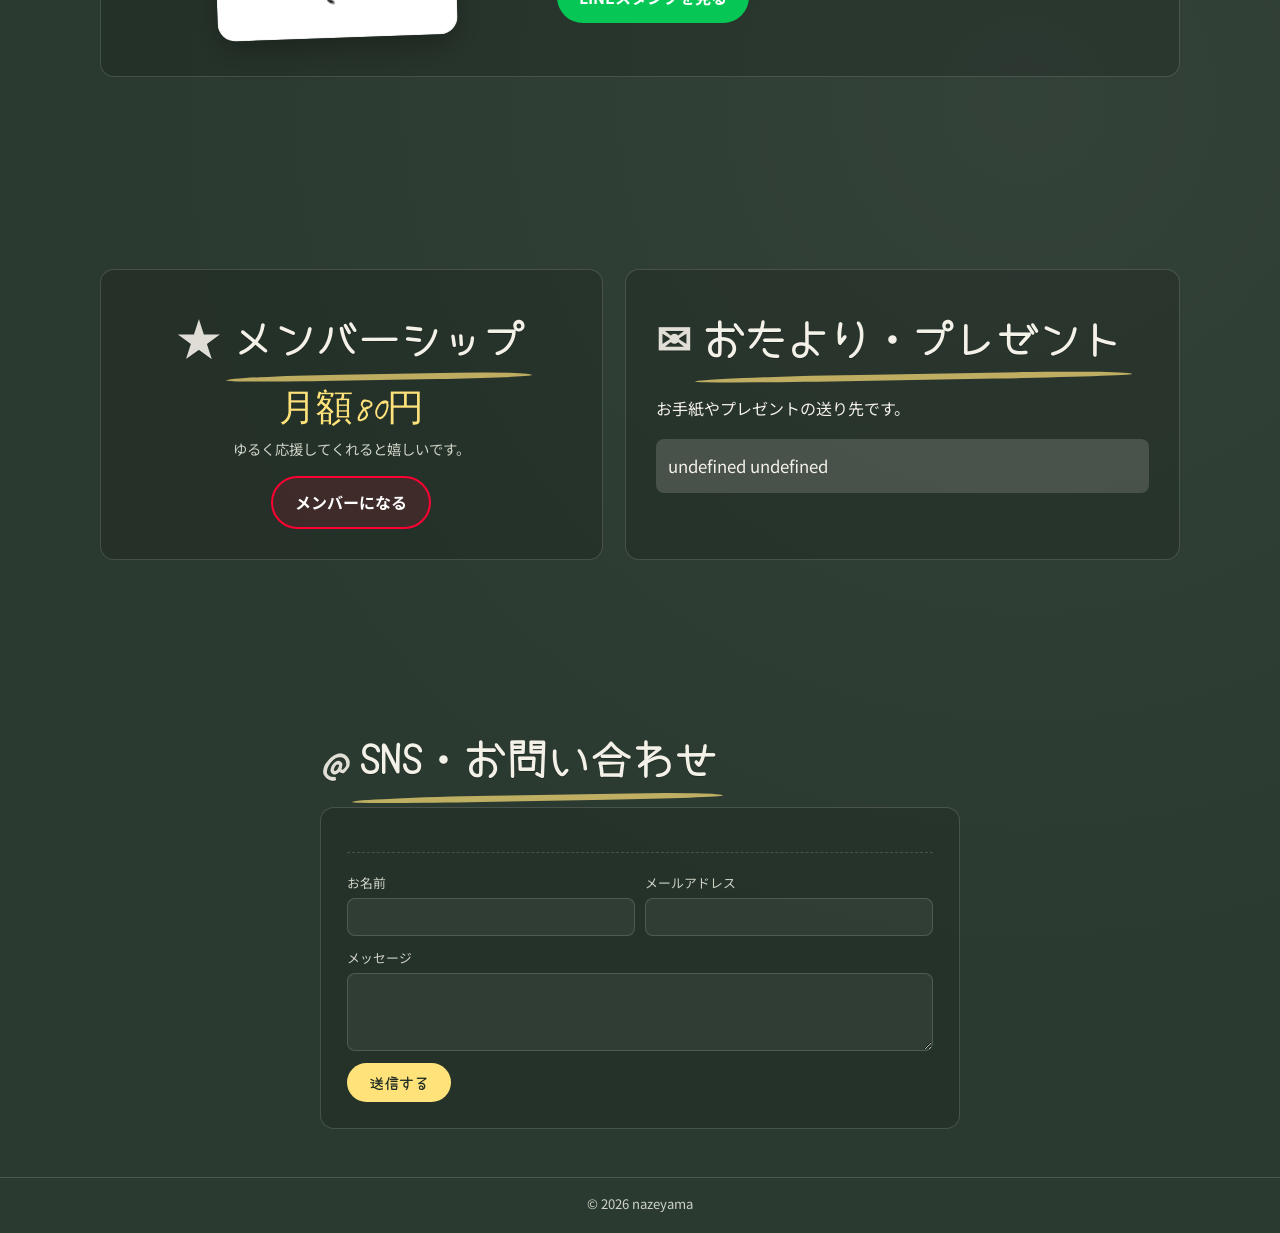
==== commit 270ba15e: "SEO調整" ====
--- a/index.html
+++ b/index.html
@@ -3,14 +3,14 @@
 <head>
   <meta charset="UTF-8" />
   <meta name="viewport" content="width=device-width, initial-scale=1.0" />
-  <title>nazeyama｜ほんのり物理が香る、にゃんこの日常</title>
-  <meta name="description" content="物理系YouTuber nazeyama の公式サイト。物理・勉強・大学院生活を発信。Because it's there." />
+  <title>物理系YouTuber nazeyama【公式サイト】</title>
+  <meta name="description" content="YouTubeチャンネル nazeyama（ナゼヤマ）の公式ホームページです。物理・大学院・リケジョ向けの動画紹介やおすすめの参考書を掲載しています。" />
 
   <!-- OGP -->
   <meta property="og:type" content="website" />
-  <meta property="og:title" content="nazeyama｜Because it's there." />
-  <meta property="og:description" content="ほんのり物理が香る、にゃんこの日常。物理系YouTuber nazeyama の公式サイト。" />
-  <meta property="og:image" content="assets/images/ogp.png" />
+  <meta property="og:title" content="物理系YouTuber nazeyama【公式サイト】" />
+  <meta property="og:description" content="YouTubeチャンネル nazeyama（ナゼヤマ）の公式ホームページです。物理・大学院・リケジョ向けの動画紹介やおすすめの参考書を掲載しています。" />
+  <meta property="og:image" content="https://shiori-02-14.github.io/nazeyama/assets/images/nazeyama.jpg" />
   <meta name="twitter:card" content="summary_large_image" />
 
   <link rel="icon" href="assets/images/nazeyama.jpg" type="image/jpeg" />
@@ -28,6 +28,12 @@
   <!-- YAML パーサ（CDN）→ メインスクリプト。defer で記述順に実行 -->
   <script defer src="https://cdn.jsdelivr.net/npm/js-yaml@4.1.0/dist/js-yaml.min.js"></script>
   <script defer src="js/main.js"></script>
+  <meta name="keywords" content="nazeyama, ナゼヤマ, nazeyama YouTube, 物理 YouTuber, 理系 YouTuber, リケジョ, 理系女子, 大学院 物理, 筑波大学, 物理 勉強" />
+  <meta name="twitter:title" content="物理系YouTuber nazeyama【公式サイト】" />
+  <meta name="twitter:description" content="YouTubeチャンネル nazeyama（ナゼヤマ）の公式ホームページです。物理・大学院・リケジョ向けの動画紹介やおすすめの参考書を掲載しています。" />
+  <meta property="og:url" content="https://shiori-02-14.github.io/nazeyama/" />
+  <meta name="twitter:image" content="https://shiori-02-14.github.io/nazeyama/assets/images/nazeyama.jpg" />
+  <link rel="canonical" href="https://shiori-02-14.github.io/nazeyama/" />
 </head>
 
 <body data-page="home">
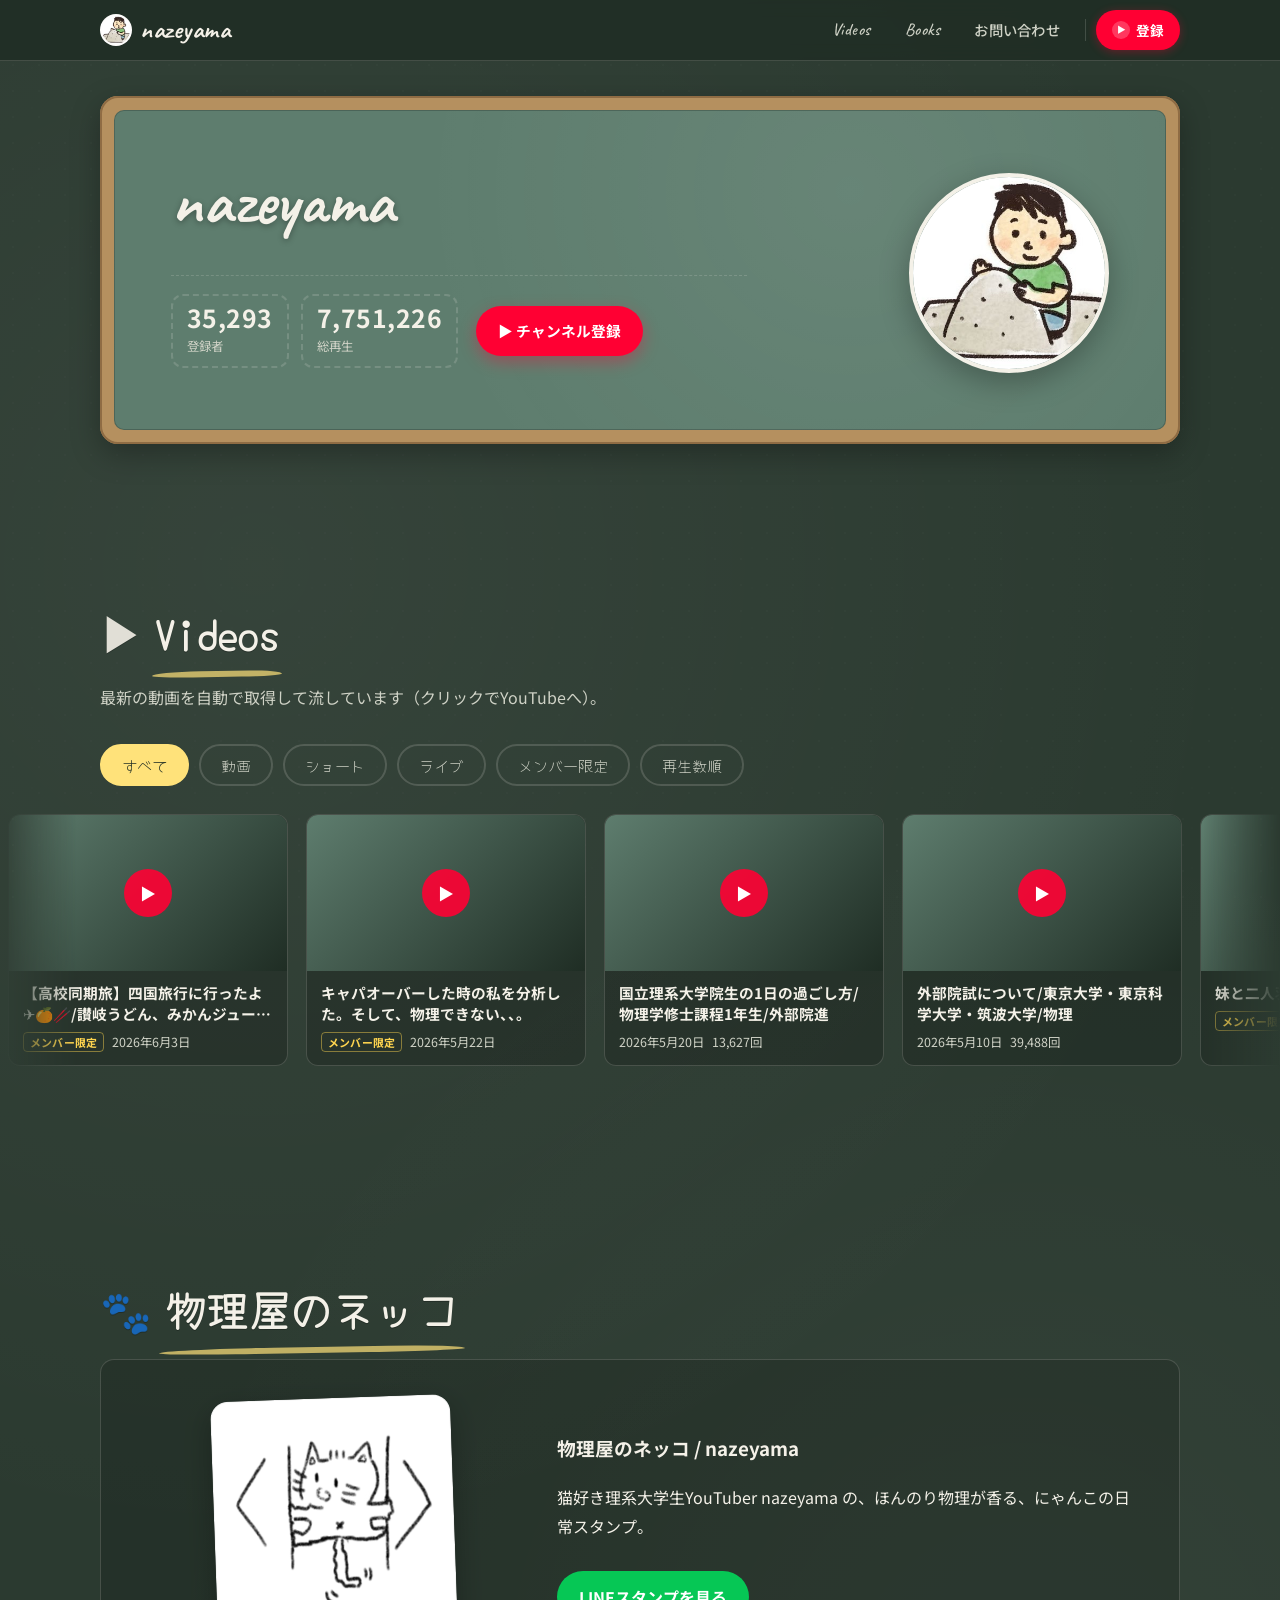
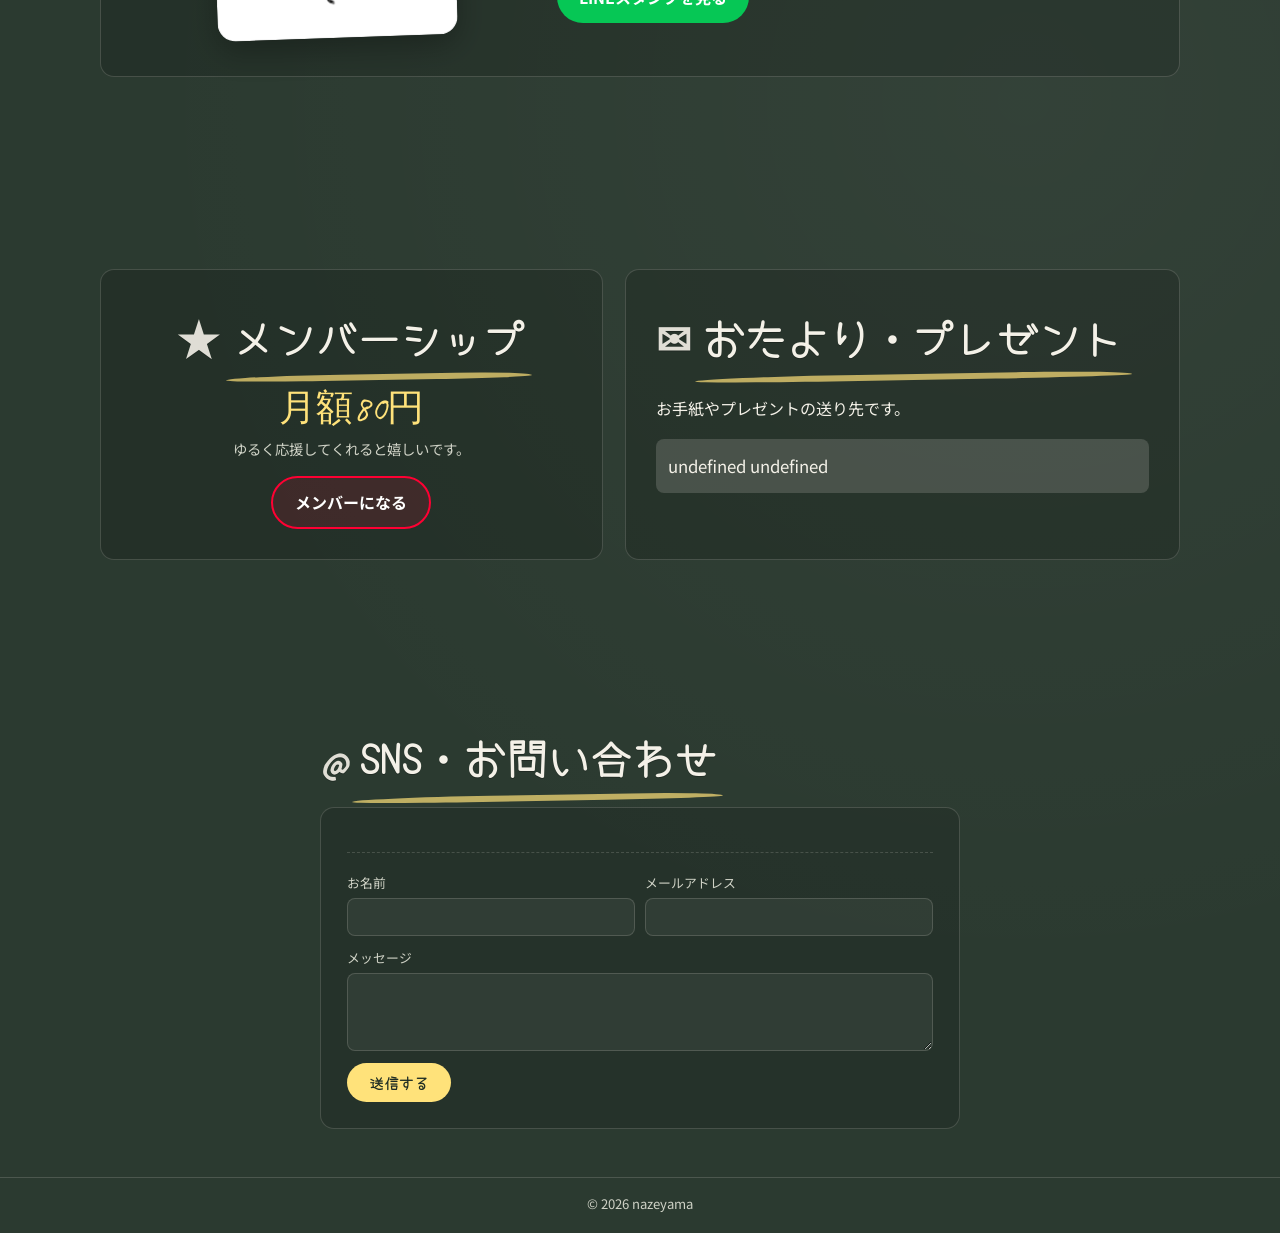
==== commit 8a13a893: "chore: sync SEO from site.yaml [skip ci]" ====
--- a/index.html
+++ b/index.html
@@ -4,12 +4,12 @@
   <meta charset="UTF-8" />
   <meta name="viewport" content="width=device-width, initial-scale=1.0" />
   <title>物理系YouTuber nazeyama【公式サイト】</title>
-  <meta name="description" content="YouTubeチャンネル nazeyama（ナゼヤマ）の公式ホームページです。物理・大学院・リケジョ向けの動画紹介やおすすめの参考書を掲載しています。" />
+  <meta name="description" content="YouTubeチャンネル nazeyama（ナゼヤマ）の公式ホームページです。物理・受験生・大学生・大学院生向けの動画紹介やおすすめの参考書を掲載しています。" />
 
   <!-- OGP -->
   <meta property="og:type" content="website" />
   <meta property="og:title" content="物理系YouTuber nazeyama【公式サイト】" />
-  <meta property="og:description" content="YouTubeチャンネル nazeyama（ナゼヤマ）の公式ホームページです。物理・大学院・リケジョ向けの動画紹介やおすすめの参考書を掲載しています。" />
+  <meta property="og:description" content="YouTubeチャンネル nazeyama（ナゼヤマ）の公式ホームページです。物理・受験生・大学生・大学院生向けの動画紹介やおすすめの参考書を掲載しています。" />
   <meta property="og:image" content="https://shiori-02-14.github.io/nazeyama/assets/images/nazeyama.jpg" />
   <meta name="twitter:card" content="summary_large_image" />
 
@@ -28,9 +28,9 @@
   <!-- YAML パーサ（CDN）→ メインスクリプト。defer で記述順に実行 -->
   <script defer src="https://cdn.jsdelivr.net/npm/js-yaml@4.1.0/dist/js-yaml.min.js"></script>
   <script defer src="js/main.js"></script>
-  <meta name="keywords" content="nazeyama, ナゼヤマ, nazeyama YouTube, 物理 YouTuber, 理系 YouTuber, リケジョ, 理系女子, 大学院 物理, 筑波大学, 物理 勉強" />
+  <meta name="keywords" content="nazeyama, ナゼヤマ, nazeyama YouTube, 物理 YouTuber, 理系 YouTuber, 受験生, 大学生, 大学院生, 物理, 物理大学生, 物理大学院生, リケジョ, 理系女子, 大学院 物理, 筑波大学, 物理 勉強" />
   <meta name="twitter:title" content="物理系YouTuber nazeyama【公式サイト】" />
-  <meta name="twitter:description" content="YouTubeチャンネル nazeyama（ナゼヤマ）の公式ホームページです。物理・大学院・リケジョ向けの動画紹介やおすすめの参考書を掲載しています。" />
+  <meta name="twitter:description" content="YouTubeチャンネル nazeyama（ナゼヤマ）の公式ホームページです。物理・受験生・大学生・大学院生向けの動画紹介やおすすめの参考書を掲載しています。" />
   <meta property="og:url" content="https://shiori-02-14.github.io/nazeyama/" />
   <meta name="twitter:image" content="https://shiori-02-14.github.io/nazeyama/assets/images/nazeyama.jpg" />
   <link rel="canonical" href="https://shiori-02-14.github.io/nazeyama/" />
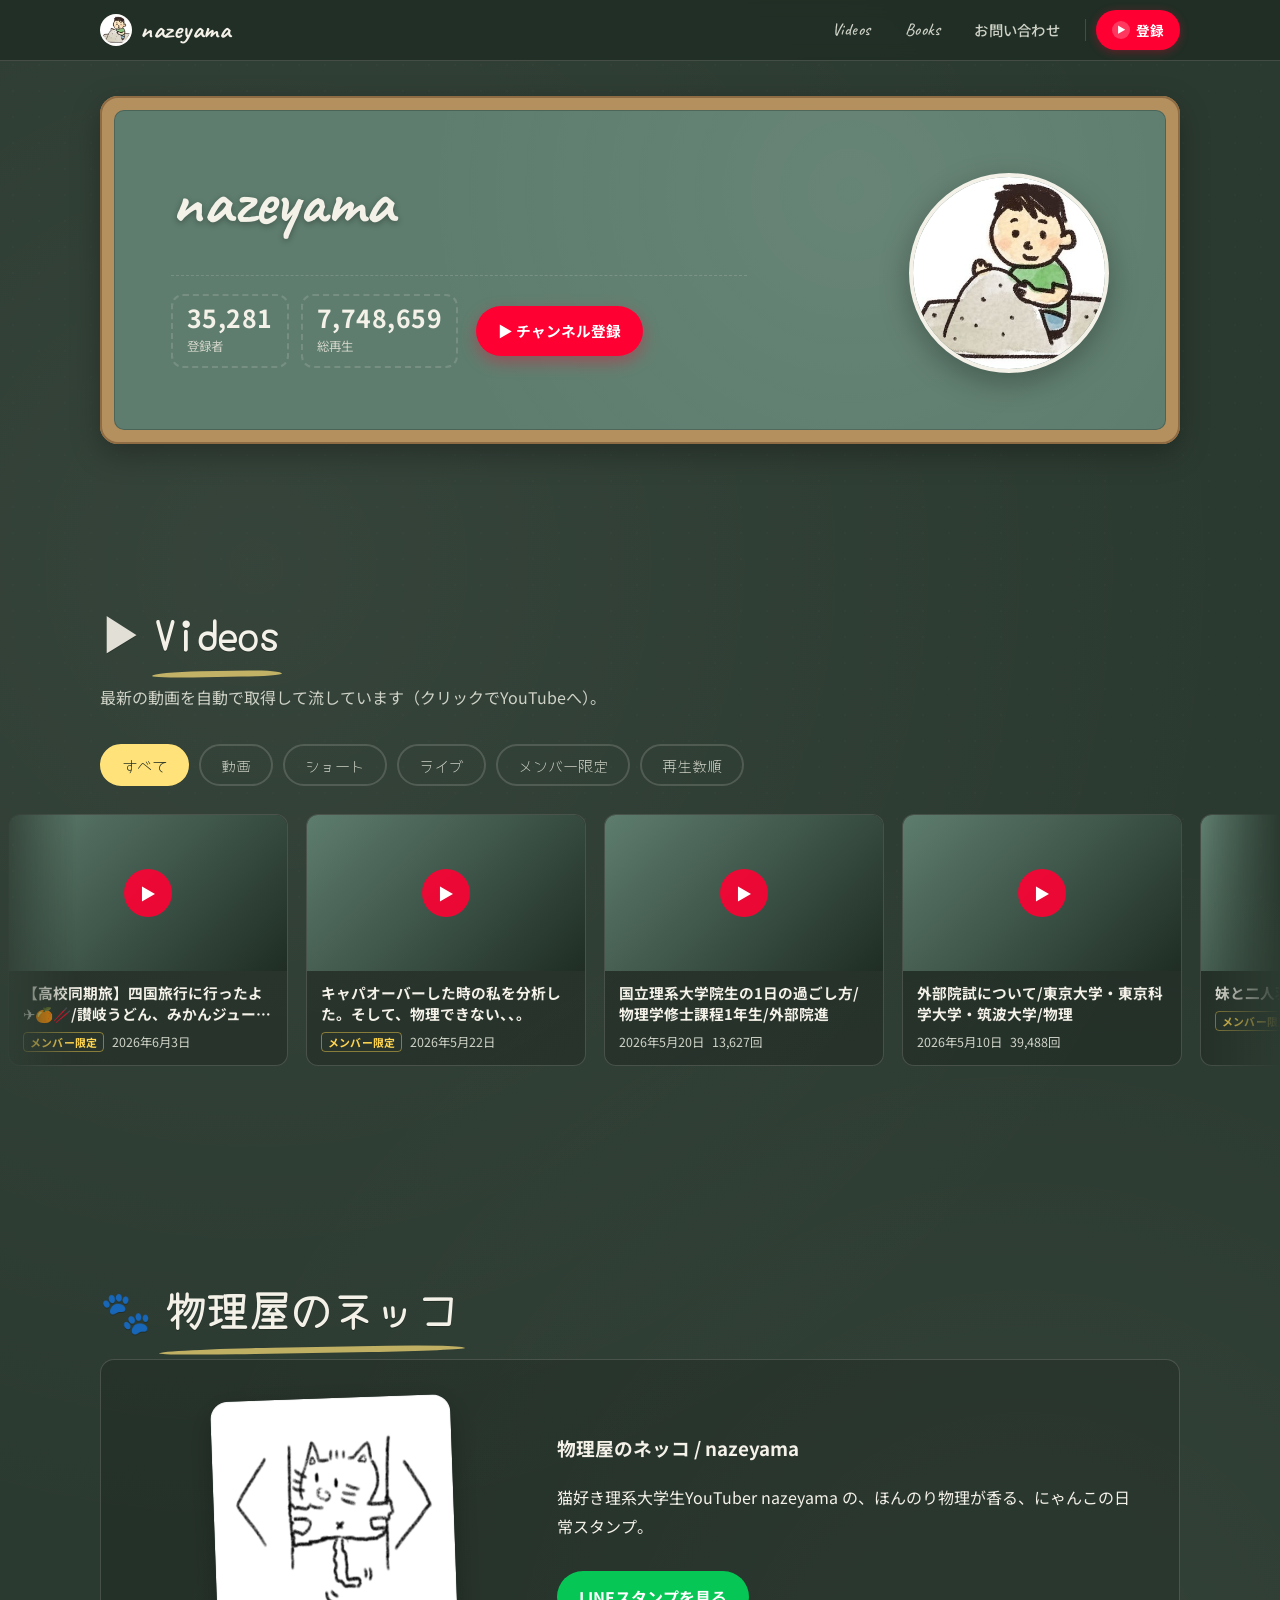
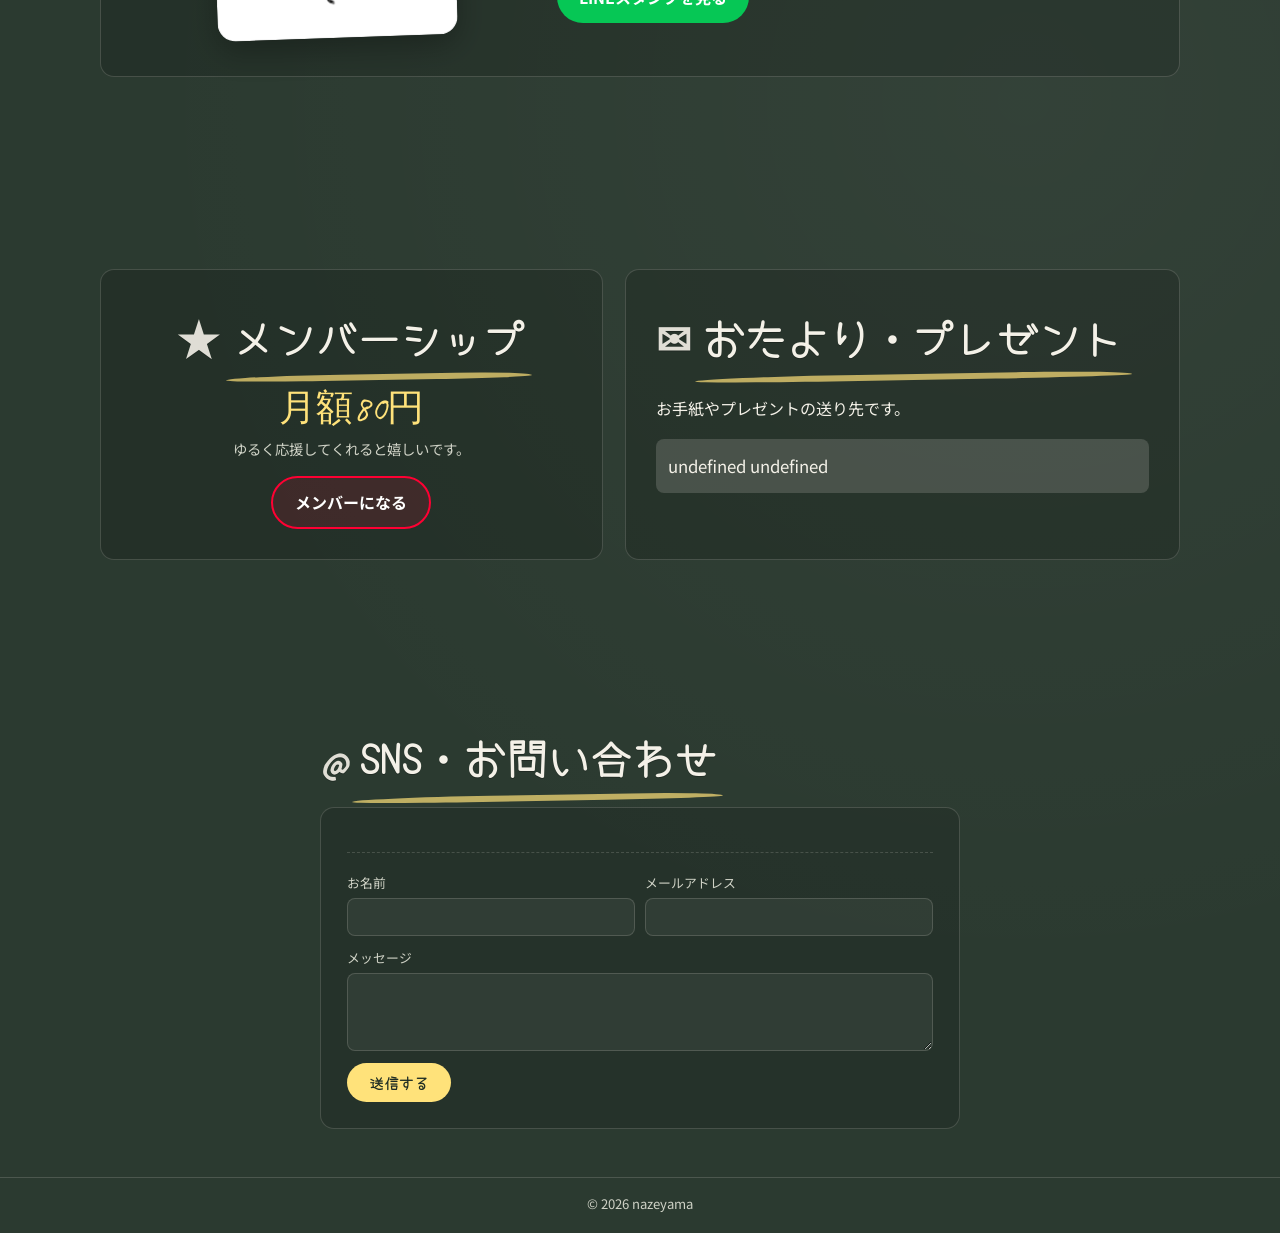
==== commit ee7d01bc: "chore: sync SEO from site.yaml [skip ci]" ====
--- a/index.html
+++ b/index.html
@@ -3,13 +3,13 @@
 <head>
   <meta charset="UTF-8" />
   <meta name="viewport" content="width=device-width, initial-scale=1.0" />
-  <title>物理系YouTuber nazeyama【公式サイト】</title>
-  <meta name="description" content="YouTubeチャンネル nazeyama（ナゼヤマ）の公式ホームページです。物理・受験生・大学生・大学院生向けの動画紹介やおすすめの参考書を掲載しています。" />
+  <title>nazeyama【公式サイト】</title>
+  <meta name="description" content="YouTubeチャンネル nazeyamaの公式ホームページです。物理・受験生・大学生・大学院生向けの動画紹介やおすすめの参考書を掲載しています。" />
 
   <!-- OGP -->
   <meta property="og:type" content="website" />
-  <meta property="og:title" content="物理系YouTuber nazeyama【公式サイト】" />
-  <meta property="og:description" content="YouTubeチャンネル nazeyama（ナゼヤマ）の公式ホームページです。物理・受験生・大学生・大学院生向けの動画紹介やおすすめの参考書を掲載しています。" />
+  <meta property="og:title" content="nazeyama【公式サイト】" />
+  <meta property="og:description" content="YouTubeチャンネル nazeyamaの公式ホームページです。物理・受験生・大学生・大学院生向けの動画紹介やおすすめの参考書を掲載しています。" />
   <meta property="og:image" content="https://shiori-02-14.github.io/nazeyama/assets/images/nazeyama.jpg" />
   <meta name="twitter:card" content="summary_large_image" />
 
@@ -29,8 +29,8 @@
   <script defer src="https://cdn.jsdelivr.net/npm/js-yaml@4.1.0/dist/js-yaml.min.js"></script>
   <script defer src="js/main.js"></script>
   <meta name="keywords" content="nazeyama, ナゼヤマ, nazeyama YouTube, 物理 YouTuber, 理系 YouTuber, 受験生, 大学生, 大学院生, 物理, 物理大学生, 物理大学院生, リケジョ, 理系女子, 大学院 物理, 筑波大学, 物理 勉強" />
-  <meta name="twitter:title" content="物理系YouTuber nazeyama【公式サイト】" />
-  <meta name="twitter:description" content="YouTubeチャンネル nazeyama（ナゼヤマ）の公式ホームページです。物理・受験生・大学生・大学院生向けの動画紹介やおすすめの参考書を掲載しています。" />
+  <meta name="twitter:title" content="nazeyama【公式サイト】" />
+  <meta name="twitter:description" content="YouTubeチャンネル nazeyamaの公式ホームページです。物理・受験生・大学生・大学院生向けの動画紹介やおすすめの参考書を掲載しています。" />
   <meta property="og:url" content="https://shiori-02-14.github.io/nazeyama/" />
   <meta name="twitter:image" content="https://shiori-02-14.github.io/nazeyama/assets/images/nazeyama.jpg" />
   <link rel="canonical" href="https://shiori-02-14.github.io/nazeyama/" />
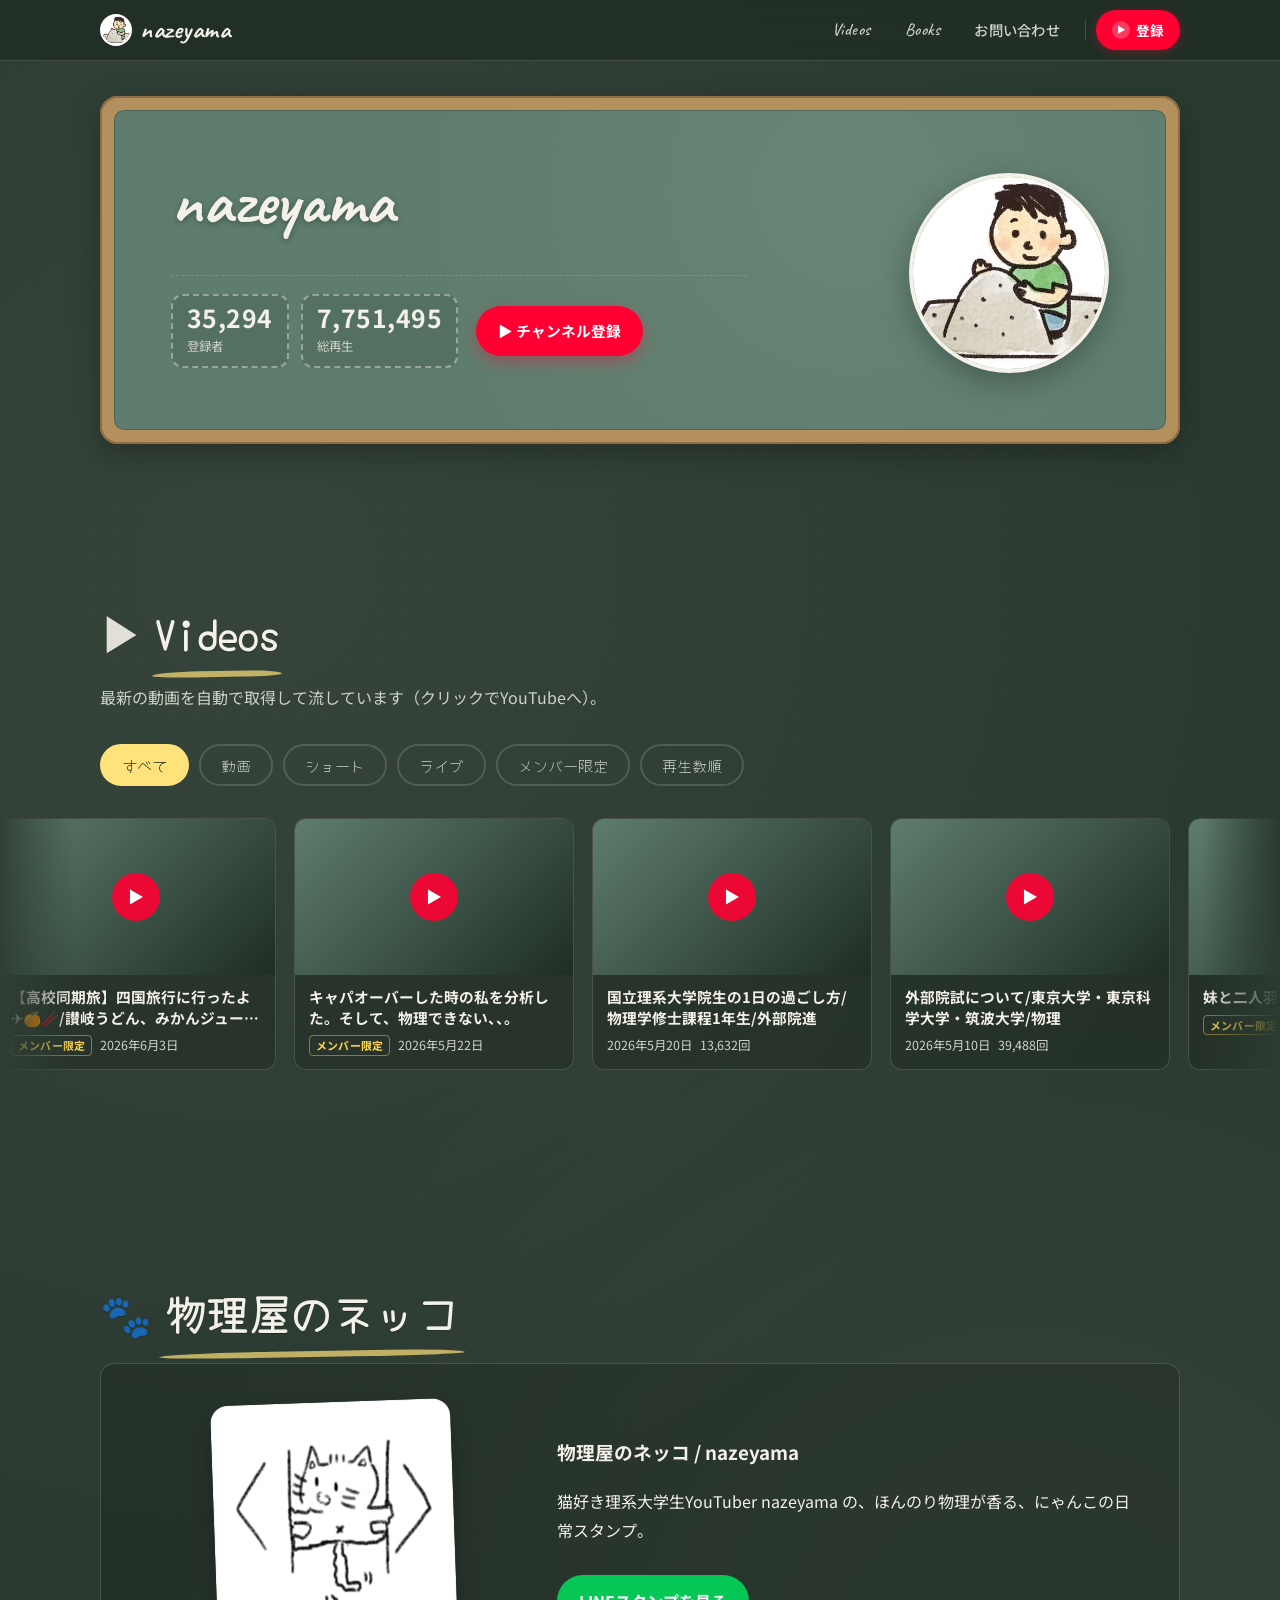
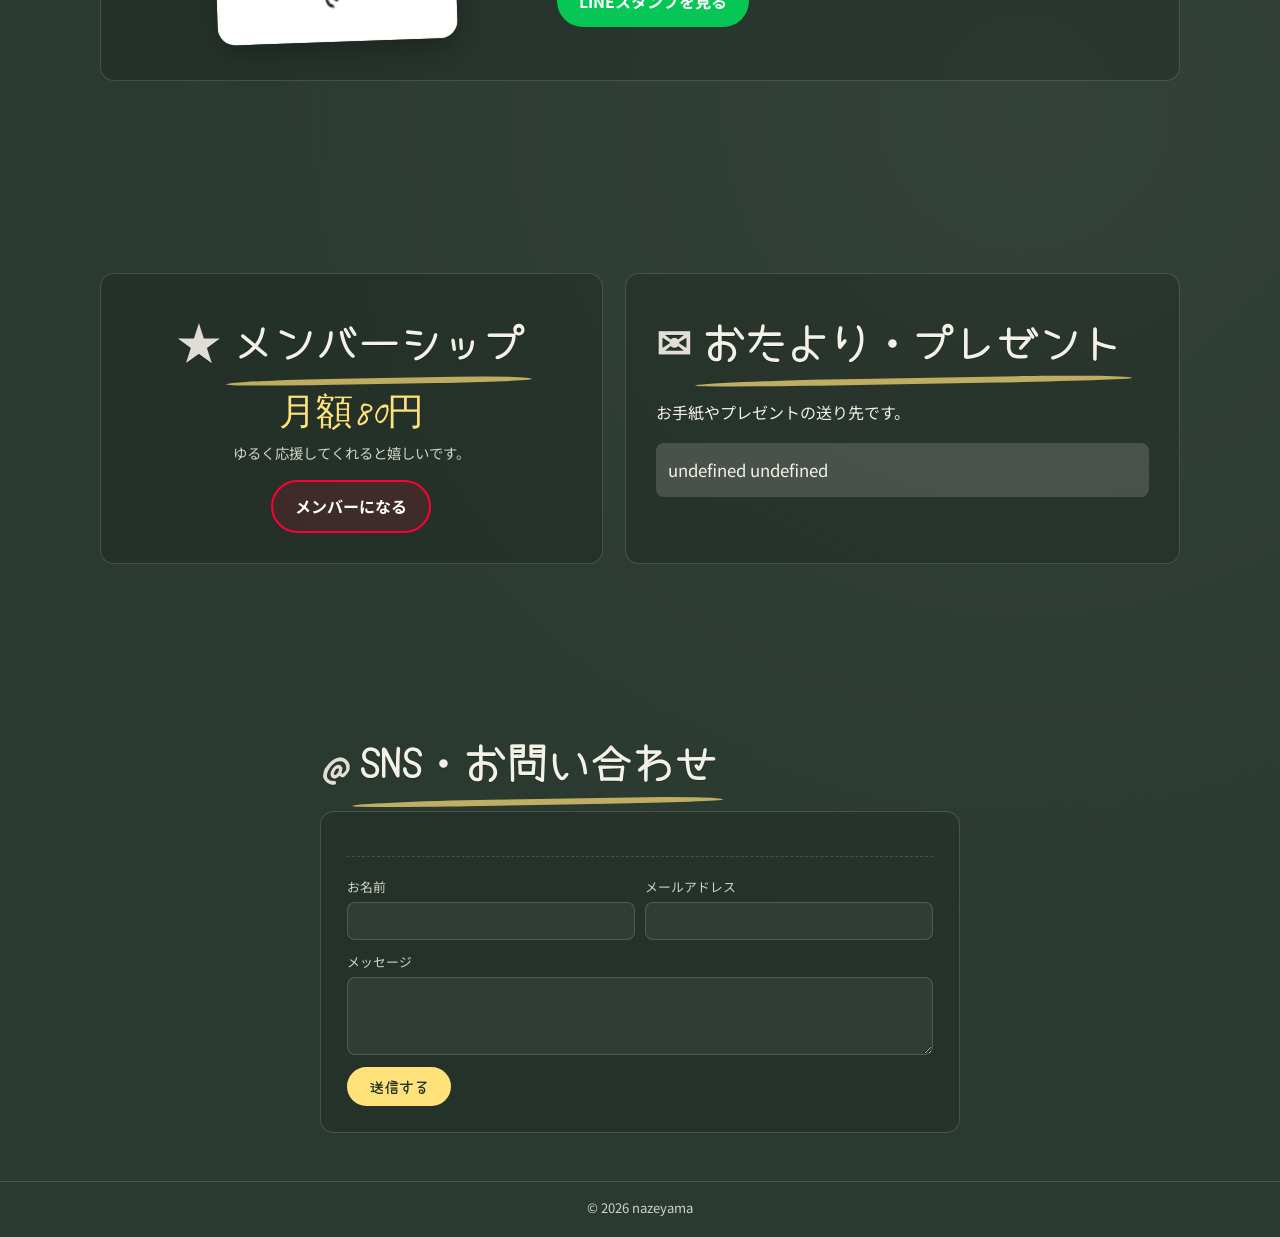
==== commit 8a2f17f3: "スクロールの解決" ====
--- a/index.html
+++ b/index.html
@@ -25,7 +25,8 @@
 
   <link rel="stylesheet" href="css/style.css" />
 
-  <!-- YAML パーサ（CDN）→ メインスクリプト。defer で記述順に実行 -->
+  <!-- 動画データ（file:// プレビュー用）→ YAML パーサ → メインスクリプト -->
+  <script src="data/videos.js"></script>
   <script defer src="https://cdn.jsdelivr.net/npm/js-yaml@4.1.0/dist/js-yaml.min.js"></script>
   <script defer src="js/main.js"></script>
   <meta name="keywords" content="nazeyama, ナゼヤマ, nazeyama YouTube, 物理 YouTuber, 理系 YouTuber, 受験生, 大学生, 大学院生, 物理, 物理大学生, 物理大学院生, リケジョ, 理系女子, 大学院 物理, 筑波大学, 物理 勉強" />
--- a/css/style.css
+++ b/css/style.css
@@ -345,9 +345,10 @@
 }
 .hero__path-item {
   padding: 3px 10px;
-  border: 1px solid var(--chalk-faint);
+  border: 1px solid rgba(244, 241, 232, 0.35);
   border-radius: 999px;
-  background: rgba(0, 0, 0, 0.12);
+  background: rgba(0, 0, 0, 0.22);
+  color: var(--chalk);
   line-height: 1.4;
 }
 .hero__path-sep {
@@ -393,10 +394,11 @@
   margin: 0;
 }
 .stat {
-  border: 2px dashed var(--chalk-faint);
+  border: 2px dashed rgba(244, 241, 232, 0.42);
   border-radius: 12px;
   padding: 8px 14px;
   min-width: 100px;
+  background: rgba(0, 0, 0, 0.1);
 }
 .stat__num {
   font-family: var(--font-body);
@@ -467,29 +469,28 @@
 /* ---------- videos / marquee ---------- */
 .marquee {
   position: relative;
-  overflow: hidden;
+  overflow-x: auto;
+  overflow-y: hidden;
+  -webkit-overflow-scrolling: touch;
+  overscroll-behavior-x: contain;
+  scrollbar-width: thin;
+  scrollbar-color: var(--chalk-faint) transparent;
   -webkit-mask-image: linear-gradient(90deg, transparent, #000 6%, #000 94%, transparent);
   mask-image: linear-gradient(90deg, transparent, #000 6%, #000 94%, transparent);
   padding-bottom: 6px;
-}
+  cursor: grab;
+  touch-action: pan-x;
+}
+.marquee:active { cursor: grabbing; }
 .marquee__track {
   display: flex;
   gap: 18px;
   width: max-content;
   padding: 4px 8px 8px;
-  animation: marquee-scroll var(--marquee-duration, 320s) linear infinite;
-  will-change: transform;
-}
-.marquee:hover .marquee__track,
-.marquee.marquee--paused .marquee__track {
-  animation-play-state: paused;
-}
-@keyframes marquee-scroll {
-  from { transform: translateX(0); }
-  to { transform: translateX(-50%); }
 }
 .vcard {
   flex: 0 0 280px;
+  touch-action: pan-x;
   background: rgba(0, 0, 0, 0.18);
   border: 1px solid var(--chalk-faint);
   border-radius: 12px;
@@ -628,6 +629,22 @@
   gap: 18px;
   width: max-content;
   padding-inline: 4px;
+}
+.vfilter {
+  display: flex;
+  gap: 10px;
+  margin-bottom: 24px;
+  flex-wrap: nowrap;
+  overflow-x: auto;
+  -webkit-overflow-scrolling: touch;
+  overscroll-behavior-x: contain;
+  scrollbar-width: none;
+  padding-bottom: 4px;
+}
+.vfilter::-webkit-scrollbar { display: none; }
+.vfilter .tab {
+  flex-shrink: 0;
+  white-space: nowrap;
 }
 .tabs { display: flex; gap: 10px; margin-bottom: 24px; flex-wrap: wrap; }
 .tab {
@@ -935,16 +952,20 @@
 }
 
 @media (max-width: 600px) {
-  /* 統計は横3列にしてコンパクトに */
-  .hero__stats { gap: 8px; flex-wrap: nowrap; }
-  .stat { min-width: 0; flex: 1 1 0; padding: 8px 6px; text-align: center; }
-  .stat__num { font-size: clamp(1rem, 4.4vw, 1.4rem); }
-  .stat__label { font-size: 0.68rem; }
+  .container { width: min(100% - 28px, var(--maxw)); }
+  /* 統計は横2列にしてコンパクトに */
+  .hero__stats { gap: 10px; flex-wrap: nowrap; }
+  .stat { min-width: 0; flex: 1 1 0; padding: 10px 8px; text-align: center; }
+  .stat__num { font-size: clamp(1.12rem, 4.8vw, 1.45rem); }
+  .stat__label { font-size: 0.76rem; color: var(--chalk); }
   /* 黒板の内側余白を少し詰める */
-  .hero__board { padding: 22px 18px; }
+  .hero__board { padding: 22px 16px; }
+  .hero__frame { padding: 10px; }
   .section:not(.section--page-top) { padding: 40px 0; }
   .section--page-top { padding-top: calc(var(--nav-h) + 24px); }
-  /* タブを小さくして折り返しを防ぐ */
+  /* 動画フィルタは1行・横スクロール */
+  .vfilter { gap: 6px; margin-inline: -4px; padding-inline: 4px; }
+  .vfilter .tab { padding: 6px 12px; font-size: 0.82rem; }
   .tabs { gap: 6px; }
   .tab { padding: 6px 13px; font-size: 0.82rem; }
   .form__row { grid-template-columns: 1fr; }
@@ -973,6 +994,7 @@
   .hero__name {
     font-size: clamp(1.4rem, 5.5vw, 1.85rem);
     max-width: 16em;
+    color: var(--chalk);
   }
   .hero__profile {
     max-width: 100%;
@@ -980,12 +1002,27 @@
     padding-bottom: 14px;
     text-align: center;
   }
-  .hero__path { justify-content: center; }
+  .hero__path {
+    justify-content: center;
+    font-size: 0.88rem;
+    color: var(--chalk);
+    gap: 8px 6px;
+  }
+  .hero__path-item {
+    padding: 5px 12px;
+    background: rgba(0, 0, 0, 0.28);
+    border-color: rgba(244, 241, 232, 0.45);
+  }
   .hero__bio,
   .hero__likes {
     max-width: 22em;
     margin-inline: auto;
-  }
+    font-size: clamp(1rem, 4.2vw, 1.08rem);
+    line-height: 1.75;
+    color: var(--chalk);
+    text-shadow: 0 1px 4px rgba(0, 0, 0, 0.28);
+  }
+  .hero__likes { opacity: 0.95; }
   .hero__actions {
     flex-direction: column;
     align-items: center;
@@ -995,7 +1032,7 @@
   .hero__stats {
     justify-content: center;
     width: 100%;
-    max-width: 300px;
+    max-width: 320px;
   }
   .hero__cta {
     width: 100%;
@@ -1011,8 +1048,6 @@
 /* ---------- reduced motion ---------- */
 @media (prefers-reduced-motion: reduce) {
   html { scroll-behavior: auto; }
-  .marquee { overflow-x: auto; -webkit-overflow-scrolling: touch; }
-  .marquee__track { animation: none; transform: none; will-change: auto; }
   .reveal { opacity: 1; transform: none; transition: none; }
   .hero__cta:hover, .vcard:hover { transform: none; }
 }
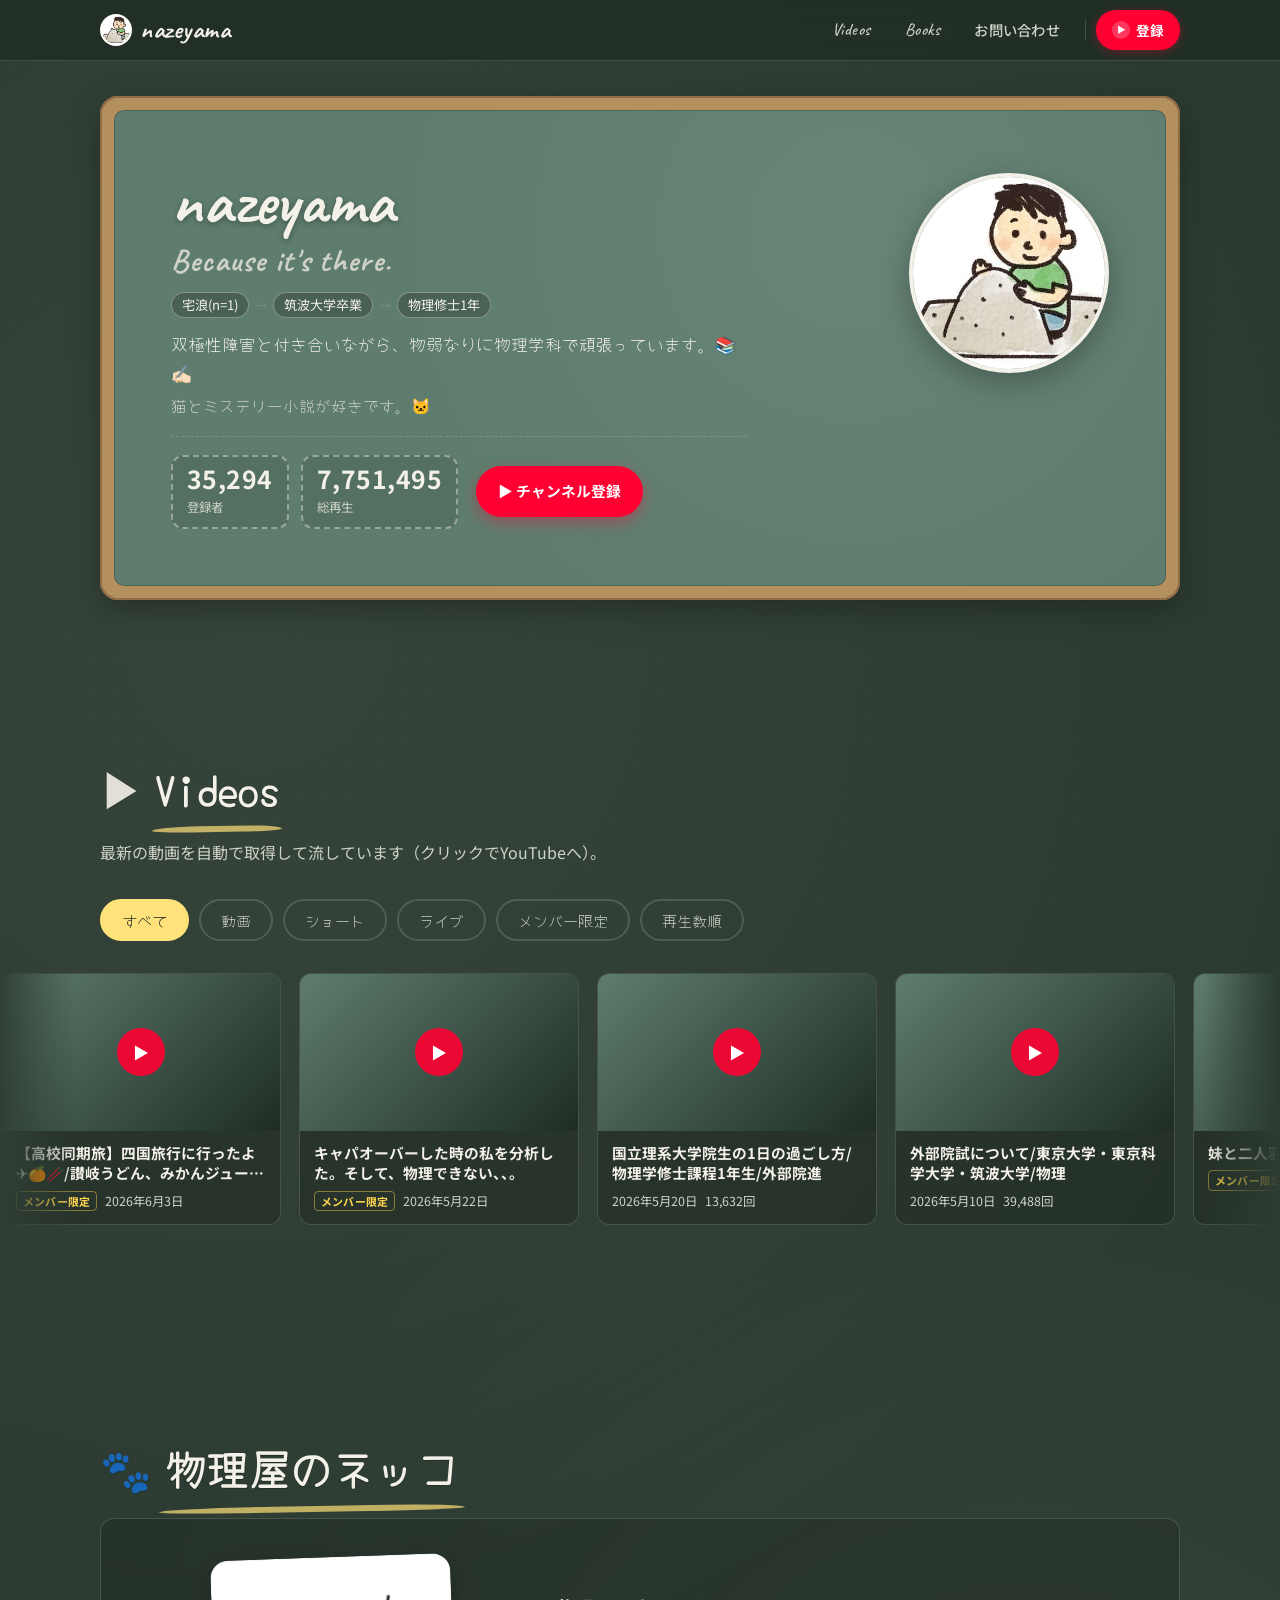
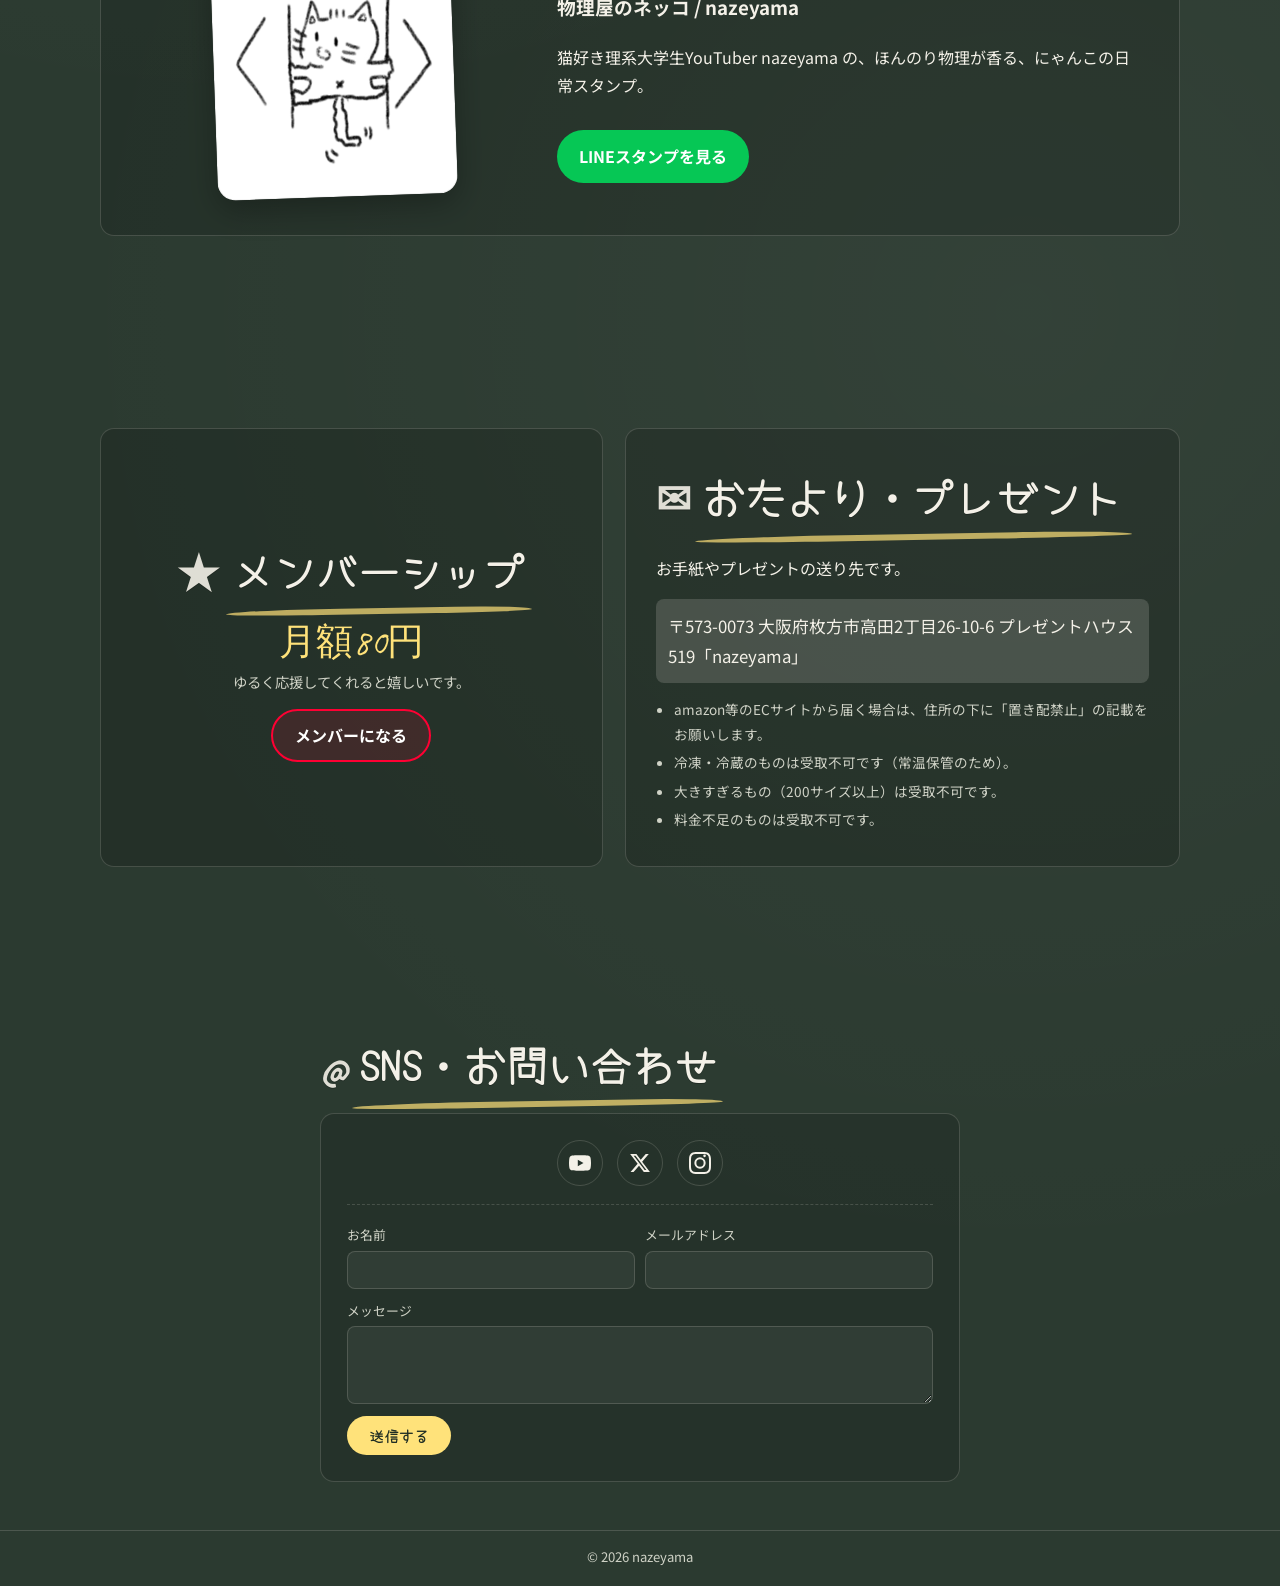
==== commit cdf3b554: "スマホ版の調整" ====
--- a/index.html
+++ b/index.html
@@ -25,7 +25,8 @@
 
   <link rel="stylesheet" href="css/style.css" />
 
-  <!-- 動画データ（file:// プレビュー用）→ YAML パーサ → メインスクリプト -->
+  <!-- サイト設定・動画データ（file:// プレビュー用）→ YAML パーサ → メインスクリプト -->
+  <script src="data/site.js"></script>
   <script src="data/videos.js"></script>
   <script defer src="https://cdn.jsdelivr.net/npm/js-yaml@4.1.0/dist/js-yaml.min.js"></script>
   <script defer src="js/main.js"></script>
--- a/css/style.css
+++ b/css/style.css
@@ -976,58 +976,91 @@
     padding: calc(var(--nav-h) + 16px) 0 40px;
   }
   .hero__grid {
-    grid-template-columns: 1fr;
-    gap: 20px;
-    justify-items: center;
-  }
-  .hero__art { order: -1; padding-top: 0; }
+    grid-template-columns: auto 1fr;
+    gap: 12px 14px;
+    align-items: start;
+    justify-items: stretch;
+  }
   .hero__copy {
-    align-items: center;
-    text-align: center;
-    width: 100%;
-  }
-  .hero__intro { margin-bottom: 12px; }
+    display: contents;
+  }
+  .hero__art {
+    order: unset;
+    grid-column: 1;
+    grid-row: 1 / 3;
+    padding-top: 4px;
+    align-self: start;
+    justify-self: center;
+  }
+  .hero__intro {
+    grid-column: 2;
+    grid-row: 1;
+    margin-bottom: 8px;
+    text-align: left;
+    align-self: center;
+  }
+  .hero__profile {
+    grid-column: 2;
+    grid-row: 2;
+    max-width: none;
+    margin-bottom: 0;
+    padding-bottom: 0;
+    border-bottom: none;
+    text-align: left;
+  }
   .hero__title {
-    font-size: clamp(2rem, 9vw, 2.6rem);
-    margin-bottom: 4px;
+    font-size: clamp(1.65rem, 7.5vw, 2.2rem);
+    margin-bottom: 2px;
   }
   .hero__name {
-    font-size: clamp(1.4rem, 5.5vw, 1.85rem);
-    max-width: 16em;
+    font-size: clamp(1.05rem, 4.2vw, 1.35rem);
+    max-width: none;
     color: var(--chalk);
   }
-  .hero__profile {
-    max-width: 100%;
-    margin-bottom: 14px;
-    padding-bottom: 14px;
-    text-align: center;
-  }
   .hero__path {
-    justify-content: center;
-    font-size: 0.88rem;
+    flex-wrap: nowrap;
+    overflow-x: auto;
+    -webkit-overflow-scrolling: touch;
+    overscroll-behavior-x: contain;
+    scrollbar-width: none;
+    justify-content: flex-start;
+    font-size: 0.78rem;
     color: var(--chalk);
-    gap: 8px 6px;
-  }
+    gap: 4px;
+    margin-bottom: 10px;
+    padding-bottom: 2px;
+  }
+  .hero__path::-webkit-scrollbar { display: none; }
   .hero__path-item {
-    padding: 5px 12px;
+    flex-shrink: 0;
+    padding: 4px 10px;
     background: rgba(0, 0, 0, 0.28);
     border-color: rgba(244, 241, 232, 0.45);
   }
+  .hero__path-sep {
+    flex-shrink: 0;
+    font-size: 0.7rem;
+  }
   .hero__bio,
   .hero__likes {
-    max-width: 22em;
-    margin-inline: auto;
-    font-size: clamp(1rem, 4.2vw, 1.08rem);
-    line-height: 1.75;
+    max-width: none;
+    margin-inline: 0;
+    font-size: clamp(0.92rem, 3.8vw, 1.02rem);
+    line-height: 1.7;
     color: var(--chalk);
     text-shadow: 0 1px 4px rgba(0, 0, 0, 0.28);
   }
   .hero__likes { opacity: 0.95; }
   .hero__actions {
+    grid-column: 1 / -1;
+    grid-row: 3;
     flex-direction: column;
     align-items: center;
     width: 100%;
     gap: 14px;
+    margin-top: 14px;
+    padding-top: 14px;
+    border-top: 1px dashed rgba(244, 241, 232, 0.22);
   }
   .hero__stats {
     justify-content: center;
@@ -1040,8 +1073,8 @@
     justify-content: center;
   }
   .hero__icon {
-    width: clamp(108px, 32vw, 140px);
-    height: clamp(108px, 32vw, 140px);
+    width: clamp(84px, 22vw, 104px);
+    height: clamp(84px, 22vw, 104px);
   }
 }
 
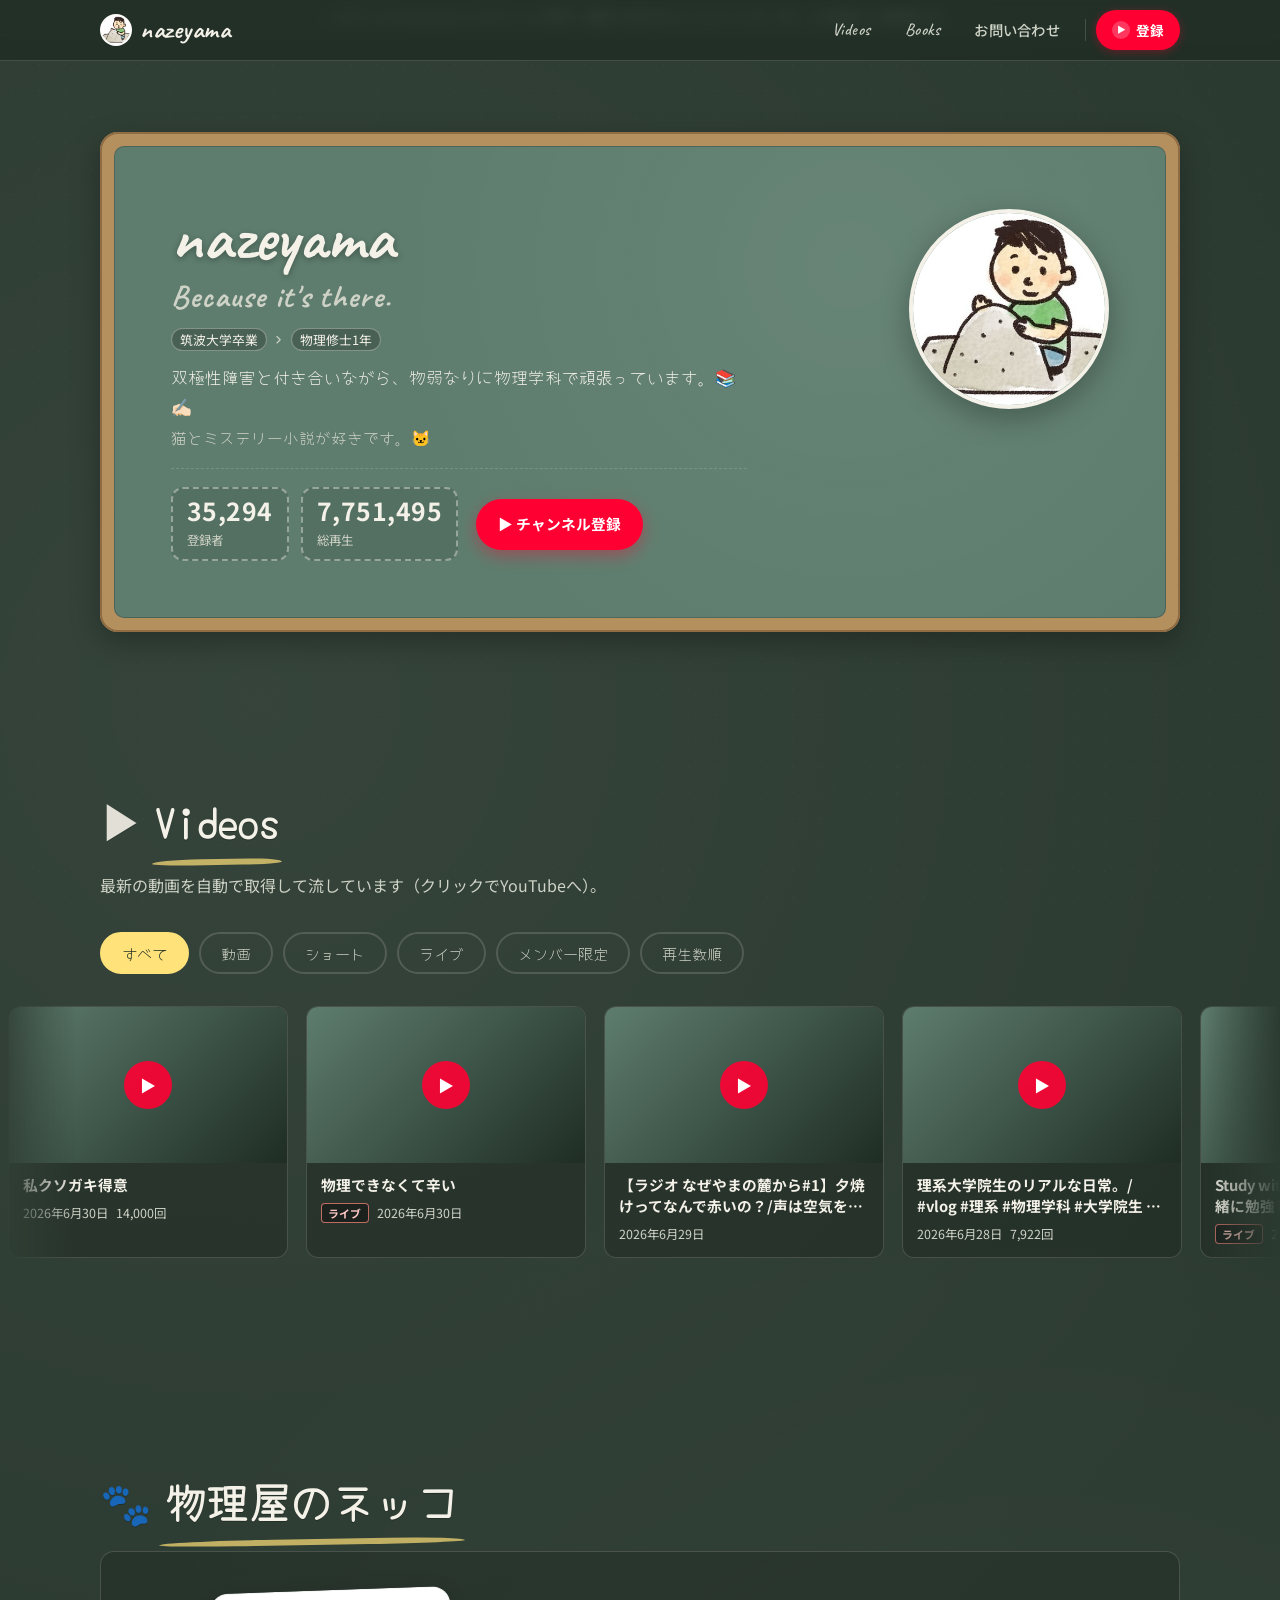
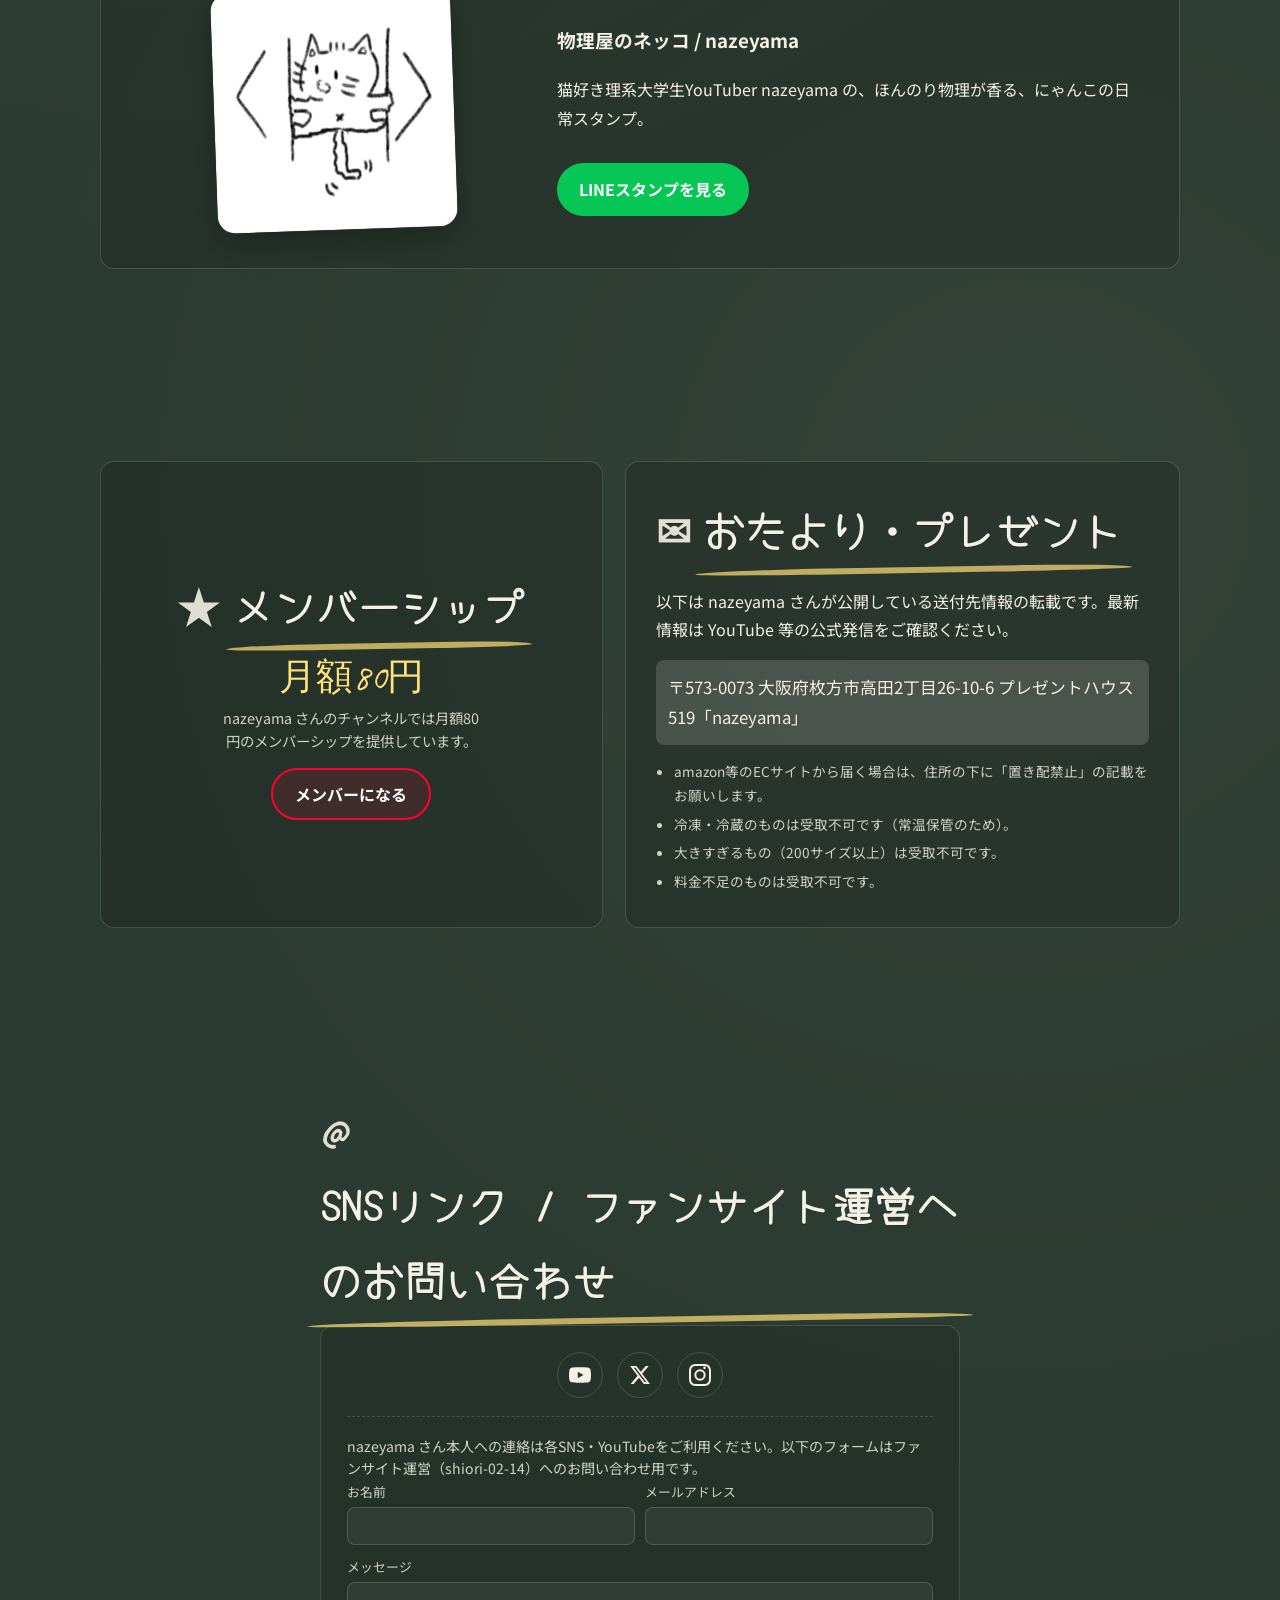
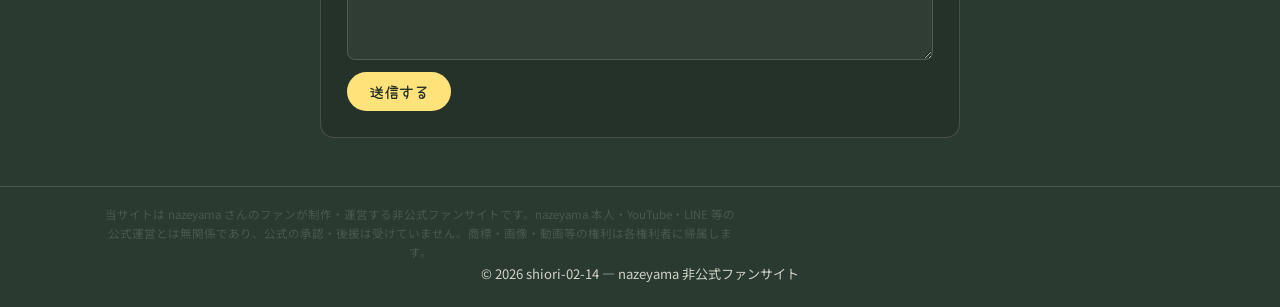
==== commit 3cb5f20b: "あ" ====
--- a/index.html
+++ b/index.html
@@ -3,13 +3,13 @@
 <head>
   <meta charset="UTF-8" />
   <meta name="viewport" content="width=device-width, initial-scale=1.0" />
-  <title>nazeyama【公式サイト】</title>
-  <meta name="description" content="YouTubeチャンネル nazeyamaの公式ホームページです。物理・受験生・大学生・大学院生向けの動画紹介やおすすめの参考書を掲載しています。" />
+  <title>nazeyama【非公式ファンサイト】</title>
+  <meta name="description" content="YouTubeチャンネル nazeyama のファンが制作・運営する非公式ファンサイトです。nazeyama 本人・公式運営とは無関係であり、公式の承認・後援は受けていません。" />
 
   <!-- OGP -->
   <meta property="og:type" content="website" />
-  <meta property="og:title" content="nazeyama【公式サイト】" />
-  <meta property="og:description" content="YouTubeチャンネル nazeyamaの公式ホームページです。物理・受験生・大学生・大学院生向けの動画紹介やおすすめの参考書を掲載しています。" />
+  <meta property="og:title" content="nazeyama【非公式ファンサイト】" />
+  <meta property="og:description" content="YouTubeチャンネル nazeyama のファンが制作・運営する非公式ファンサイトです。nazeyama 本人・公式運営とは無関係であり、公式の承認・後援は受けていません。" />
   <meta property="og:image" content="https://shiori-02-14.github.io/nazeyama/assets/images/nazeyama.jpg" />
   <meta name="twitter:card" content="summary_large_image" />
 
@@ -30,9 +30,9 @@
   <script src="data/videos.js"></script>
   <script defer src="https://cdn.jsdelivr.net/npm/js-yaml@4.1.0/dist/js-yaml.min.js"></script>
   <script defer src="js/main.js"></script>
-  <meta name="keywords" content="nazeyama, ナゼヤマ, nazeyama YouTube, 物理 YouTuber, 理系 YouTuber, 受験生, 大学生, 大学院生, 物理, 物理大学生, 物理大学院生, リケジョ, 理系女子, 大学院 物理, 筑波大学, 物理 勉強" />
-  <meta name="twitter:title" content="nazeyama【公式サイト】" />
-  <meta name="twitter:description" content="YouTubeチャンネル nazeyamaの公式ホームページです。物理・受験生・大学生・大学院生向けの動画紹介やおすすめの参考書を掲載しています。" />
+  <meta name="keywords" content="nazeyama, ナゼヤマ, nazeyama YouTube, 非公式, ファンサイト, 物理 YouTuber, 理系 YouTuber, 受験生, 大学生, 大学院生, 物理, 物理大学生, 物理大学院生, リケジョ, 理系女子, 大学院 物理, 筑波大学, 物理 勉強" />
+  <meta name="twitter:title" content="nazeyama【非公式ファンサイト】" />
+  <meta name="twitter:description" content="YouTubeチャンネル nazeyama のファンが制作・運営する非公式ファンサイトです。nazeyama 本人・公式運営とは無関係であり、公式の承認・後援は受けていません。" />
   <meta property="og:url" content="https://shiori-02-14.github.io/nazeyama/" />
   <meta name="twitter:image" content="https://shiori-02-14.github.io/nazeyama/assets/images/nazeyama.jpg" />
   <link rel="canonical" href="https://shiori-02-14.github.io/nazeyama/" />
@@ -55,6 +55,10 @@
       </div>
     </div>
   </header>
+
+  <div class="site-disclaimer" id="site-disclaimer" role="note">
+    このサイトは nazeyama さんのファンが制作・運営する非公式ファンサイトです。本人・公式運営とは無関係です。
+  </div>
 
   <main id="top">
     <!-- ===== hero ===== -->
@@ -113,7 +117,7 @@
         <h2 class="section__title"><span class="sym">🐾</span><span class="underline-chalk">物理屋のネッコ</span></h2>
         <div class="neko__wrap">
           <div class="neko__art">
-            <img class="neko__img" src="assets/images/physicsneko.png" alt="物理屋のネッコ（nazeyama公式LINEスタンプのキャラクター）" width="240" height="240" loading="lazy" />
+            <img class="neko__img" src="assets/images/physicsneko.png" alt="物理屋のネッコ（nazeyama さんの LINE スタンプ・非公式紹介）" width="240" height="240" loading="lazy" />
           </div>
           <div class="neko__text">
             <h3 id="neko-name">物理屋のネッコ / nazeyama</h3>
@@ -131,12 +135,12 @@
           <div class="card card--member" id="membership" data-section="membership">
             <h2 class="section__title section__title--sm"><span class="sym">★</span><span class="underline-chalk">メンバーシップ</span></h2>
             <p class="price" id="member-price">月額80円</p>
-            <p class="member__note" id="member-note">ゆるく応援してくれると嬉しいです。</p>
+            <p class="member__note" id="member-note">nazeyama さんのチャンネルでは月額80円のメンバーシップを提供しています。</p>
             <a class="btn-outline btn-outline--yt" id="member-link" href="https://www.youtube.com/channel/UCMn-qF0yqH-07bEJBaWUL5A/join" target="_blank" rel="noopener">メンバーになる</a>
           </div>
           <div class="card" id="fanletter" data-section="fanletter">
             <h2 class="section__title"><span class="sym">✉</span><span class="underline-chalk">おたより・プレゼント</span></h2>
-            <p>お手紙やプレゼントの送り先です。</p>
+            <p id="letter-intro">以下は nazeyama さんが公開している送付先情報の転載です。最新情報は YouTube 等の公式発信をご確認ください。</p>
             <p class="letter__addr" id="letter-addr">〒573-0073 大阪府枚方市高田2丁目26-10-6 プレゼントハウス519「nazeyama」</p>
             <ul class="letter__notes" id="letter-notes">
               <li>amazon等のECサイトから届く場合は、住所の下に「置き配禁止」の記載をお願いします。</li>
@@ -152,9 +156,10 @@
     <!-- ===== contact / sns ===== -->
     <section class="section section--contact" id="contact" data-section="contact">
       <div class="container container--narrow reveal">
-        <h2 class="section__title section__title--sm"><span class="sym">@</span><span class="underline-chalk">SNS・お問い合わせ</span></h2>
+        <h2 class="section__title section__title--sm"><span class="sym">@</span><span class="underline-chalk">SNSリンク / ファンサイト運営へのお問い合わせ</span></h2>
         <div class="contact__panel">
           <ul class="sns" data-sns-list></ul>
+          <p class="contact__intro" id="contact-intro">nazeyama さん本人への連絡は各SNS・YouTubeをご利用ください。以下のフォームはファンサイト運営（shiori-02-14）へのお問い合わせ用です。</p>
           <form class="form" id="contact-form" action="https://formspree.io/f/your_form_id" method="POST">
             <div class="form__row">
               <div class="form__field">
@@ -180,7 +185,8 @@
   <!-- ===== footer ===== -->
   <footer class="footer">
     <div class="container">
-      <p>© <span id="footer-year">2026</span> <span id="footer-title">nazeyama</span></p>
+      <p class="footer__disclaimer" id="footer-disclaimer">当サイトは nazeyama さんのファンが制作・運営する非公式ファンサイトです。nazeyama 本人・YouTube・LINE 等の公式運営とは無関係であり、公式の承認・後援は受けていません。商標・画像・動画等の権利は各権利者に帰属します。</p>
+      <p class="footer__copy">© <span id="footer-year">2026</span> <span id="footer-operator">shiori-02-14</span> — <span id="footer-title">nazeyama 非公式ファンサイト</span></p>
     </div>
   </footer>
 </body>
--- a/css/style.css
+++ b/css/style.css
@@ -1,5 +1,5 @@
 /* =========================================================
-   nazeyama 公式サイト  スタイル（黒板＆チョークテーマ）
+   nazeyama 非公式ファンサイト  スタイル（黒板＆チョークテーマ）
    - 色は :root のCSS変数でまとめて管理
    ========================================================= */
 
@@ -295,6 +295,10 @@
   overflow: hidden;
   border: 1px solid rgba(0, 0, 0, 0.2);
 }
+.hero__board .hero__grid {
+  position: relative;
+  z-index: 1;
+}
 .hero__grid {
   display: grid;
   grid-template-columns: minmax(0, 1fr) auto;
@@ -335,26 +339,43 @@
 }
 .hero__path {
   display: flex;
-  flex-wrap: wrap;
-  align-items: center;
-  gap: 6px 4px;
+  flex-wrap: nowrap;
+  align-items: center;
+  gap: 6px;
   margin-bottom: 12px;
   font-family: var(--font-body);
-  font-size: 0.82rem;
-  color: var(--chalk-dim);
-}
+  font-size: clamp(0.68rem, 2.5vw, 0.8rem);
+  color: var(--chalk);
+  line-height: 1.35;
+  max-width: 100%;
+  overflow-x: auto;
+  -webkit-overflow-scrolling: touch;
+  overscroll-behavior-x: contain;
+  scrollbar-width: none;
+}
+.hero__path::-webkit-scrollbar { display: none; }
 .hero__path-item {
-  padding: 3px 10px;
+  flex-shrink: 0;
+  padding: 2px 8px;
   border: 1px solid rgba(244, 241, 232, 0.35);
   border-radius: 999px;
   background: rgba(0, 0, 0, 0.22);
   color: var(--chalk);
-  line-height: 1.4;
+  line-height: 1.35;
+  white-space: nowrap;
 }
 .hero__path-sep {
-  color: var(--chalk-faint);
-  font-size: 0.75rem;
-  padding: 0 2px;
+  display: inline-flex;
+  align-items: center;
+  justify-content: center;
+  flex-shrink: 0;
+  color: rgba(244, 241, 232, 0.72);
+  line-height: 1;
+}
+.hero__path-arrow {
+  display: block;
+  width: 0.9em;
+  height: 0.9em;
 }
 .hero__tag {
   display: inline-block;
@@ -469,24 +490,35 @@
 /* ---------- videos / marquee ---------- */
 .marquee {
   position: relative;
-  overflow-x: auto;
+  overflow-x: hidden;
   overflow-y: hidden;
-  -webkit-overflow-scrolling: touch;
   overscroll-behavior-x: contain;
-  scrollbar-width: thin;
-  scrollbar-color: var(--chalk-faint) transparent;
   -webkit-mask-image: linear-gradient(90deg, transparent, #000 6%, #000 94%, transparent);
   mask-image: linear-gradient(90deg, transparent, #000 6%, #000 94%, transparent);
   padding-bottom: 6px;
+}
+.marquee--manual {
+  overflow-x: auto;
+  -webkit-overflow-scrolling: touch;
+  scrollbar-width: thin;
+  scrollbar-color: var(--chalk-faint) transparent;
   cursor: grab;
-  touch-action: pan-x;
-}
-.marquee:active { cursor: grabbing; }
+  touch-action: pan-x pan-y;
+}
+.marquee--manual:active { cursor: grabbing; }
 .marquee__track {
   display: flex;
   gap: 18px;
   width: max-content;
   padding: 4px 8px 8px;
+  will-change: transform;
+}
+.marquee:not(.marquee--manual) .marquee__track {
+  animation: marquee-flow var(--marquee-duration, 120s) linear infinite;
+}
+@keyframes marquee-flow {
+  from { transform: translate3d(0, 0, 0); }
+  to { transform: translate3d(-50%, 0, 0); }
 }
 .vcard {
   flex: 0 0 280px;
@@ -543,14 +575,27 @@
 .vcard__date { font-variant-numeric: tabular-nums; }
 .vcard__views { font-size: 0.78rem; color: var(--chalk-dim); }
 .vcard__badge {
+  display: inline-flex;
+  align-items: center;
+  flex-shrink: 0;
+  white-space: nowrap;
   font-size: 0.68rem;
   font-weight: 700;
   letter-spacing: 0.02em;
-  color: #ffd54f;
-  border: 1px solid rgba(255, 213, 79, 0.45);
+  font-family: var(--font-body);
   border-radius: 4px;
   padding: 1px 6px;
   line-height: 1.5;
+}
+.vcard__badge--member {
+  color: #ffd54f;
+  background: rgba(18, 18, 18, 0.55);
+  border: 1px solid rgba(255, 213, 79, 0.55);
+}
+.vcard__badge--live {
+  color: #ffc8c4;
+  background: rgba(18, 18, 18, 0.55);
+  border: 1px solid rgba(255, 138, 128, 0.72);
 }
 
 /* ---------- neko ---------- */
@@ -891,10 +936,23 @@
   margin-top: 2px;
 }
 
+/* ---------- disclaimer banner ---------- */
+.site-disclaimer {
+  position: relative;
+  z-index: 2;
+  padding: 8px 16px;
+  text-align: center;
+  font-size: 0.78rem;
+  line-height: 1.5;
+  color: var(--chalk-dim);
+  background: rgba(255, 255, 255, 0.04);
+  border-bottom: 1px solid var(--chalk-faint);
+}
+
 /* ---------- footer ---------- */
 .footer {
   border-top: 1px solid var(--chalk-faint);
-  padding: 14px 0 18px;
+  padding: 18px 0 22px;
   text-align: center;
   color: var(--chalk-dim);
   font-size: 0.82rem;
@@ -902,6 +960,23 @@
   z-index: 1;
 }
 .footer p { margin: 0; }
+.footer__disclaimer {
+  max-width: 640px;
+  margin: 0 auto 10px;
+  font-size: 0.72rem;
+  line-height: 1.65;
+  color: var(--chalk-faint);
+}
+.footer__copy {
+  font-size: 0.82rem;
+}
+
+.contact__intro {
+  margin: 14px 0 0;
+  font-size: 0.88rem;
+  line-height: 1.6;
+  color: var(--chalk-dim);
+}
 
 /* ---------- reveal animation ---------- */
 .reveal {
@@ -959,7 +1034,7 @@
   .stat__num { font-size: clamp(1.12rem, 4.8vw, 1.45rem); }
   .stat__label { font-size: 0.76rem; color: var(--chalk); }
   /* 黒板の内側余白を少し詰める */
-  .hero__board { padding: 22px 16px; }
+  .hero__board { padding: 22px 16px; overflow: visible; }
   .hero__frame { padding: 10px; }
   .section:not(.section--page-top) { padding: 40px 0; }
   .section--page-top { padding-top: calc(var(--nav-h) + 24px); }
@@ -976,70 +1051,62 @@
     padding: calc(var(--nav-h) + 16px) 0 40px;
   }
   .hero__grid {
+    display: grid;
     grid-template-columns: auto 1fr;
+    grid-template-areas:
+      "art intro"
+      "profile profile"
+      "actions actions";
     gap: 12px 14px;
     align-items: start;
-    justify-items: stretch;
   }
   .hero__copy {
     display: contents;
   }
   .hero__art {
-    order: unset;
-    grid-column: 1;
-    grid-row: 1 / 3;
-    padding-top: 4px;
-    align-self: start;
+    grid-area: art;
+    padding-top: 2px;
     justify-self: center;
   }
   .hero__intro {
-    grid-column: 2;
-    grid-row: 1;
-    margin-bottom: 8px;
+    grid-area: intro;
+    margin-bottom: 0;
     text-align: left;
     align-self: center;
+    min-width: 0;
   }
   .hero__profile {
-    grid-column: 2;
-    grid-row: 2;
+    grid-area: profile;
     max-width: none;
+    min-width: 0;
+    width: 100%;
     margin-bottom: 0;
-    padding-bottom: 0;
-    border-bottom: none;
+    padding-bottom: 12px;
+    border-bottom: 1px dashed rgba(244, 241, 232, 0.22);
     text-align: left;
+    overflow: visible;
+  }
+  .hero__path {
+    gap: 5px;
+    margin-bottom: 10px;
+  }
+  .hero__path-item {
+    font-size: clamp(0.58rem, 2.35vw, 0.72rem);
+    padding: 3px 8px;
+  }
+  .hero__path-arrow {
+    width: 0.85em;
+    height: 0.85em;
   }
   .hero__title {
     font-size: clamp(1.65rem, 7.5vw, 2.2rem);
     margin-bottom: 2px;
   }
   .hero__name {
-    font-size: clamp(1.05rem, 4.2vw, 1.35rem);
+    font-size: clamp(1rem, 4vw, 1.3rem);
     max-width: none;
     color: var(--chalk);
-  }
-  .hero__path {
-    flex-wrap: nowrap;
-    overflow-x: auto;
-    -webkit-overflow-scrolling: touch;
-    overscroll-behavior-x: contain;
-    scrollbar-width: none;
-    justify-content: flex-start;
-    font-size: 0.78rem;
-    color: var(--chalk);
-    gap: 4px;
-    margin-bottom: 10px;
-    padding-bottom: 2px;
-  }
-  .hero__path::-webkit-scrollbar { display: none; }
-  .hero__path-item {
-    flex-shrink: 0;
-    padding: 4px 10px;
-    background: rgba(0, 0, 0, 0.28);
-    border-color: rgba(244, 241, 232, 0.45);
-  }
-  .hero__path-sep {
-    flex-shrink: 0;
-    font-size: 0.7rem;
+    line-height: 1.25;
   }
   .hero__bio,
   .hero__likes {
@@ -1052,15 +1119,12 @@
   }
   .hero__likes { opacity: 0.95; }
   .hero__actions {
-    grid-column: 1 / -1;
-    grid-row: 3;
+    grid-area: actions;
     flex-direction: column;
     align-items: center;
     width: 100%;
     gap: 14px;
-    margin-top: 14px;
-    padding-top: 14px;
-    border-top: 1px dashed rgba(244, 241, 232, 0.22);
+    margin-top: 2px;
   }
   .hero__stats {
     justify-content: center;
@@ -1083,4 +1147,5 @@
   html { scroll-behavior: auto; }
   .reveal { opacity: 1; transform: none; transition: none; }
   .hero__cta:hover, .vcard:hover { transform: none; }
-}
+  .marquee__track { animation: none !important; transform: none !important; }
+}
